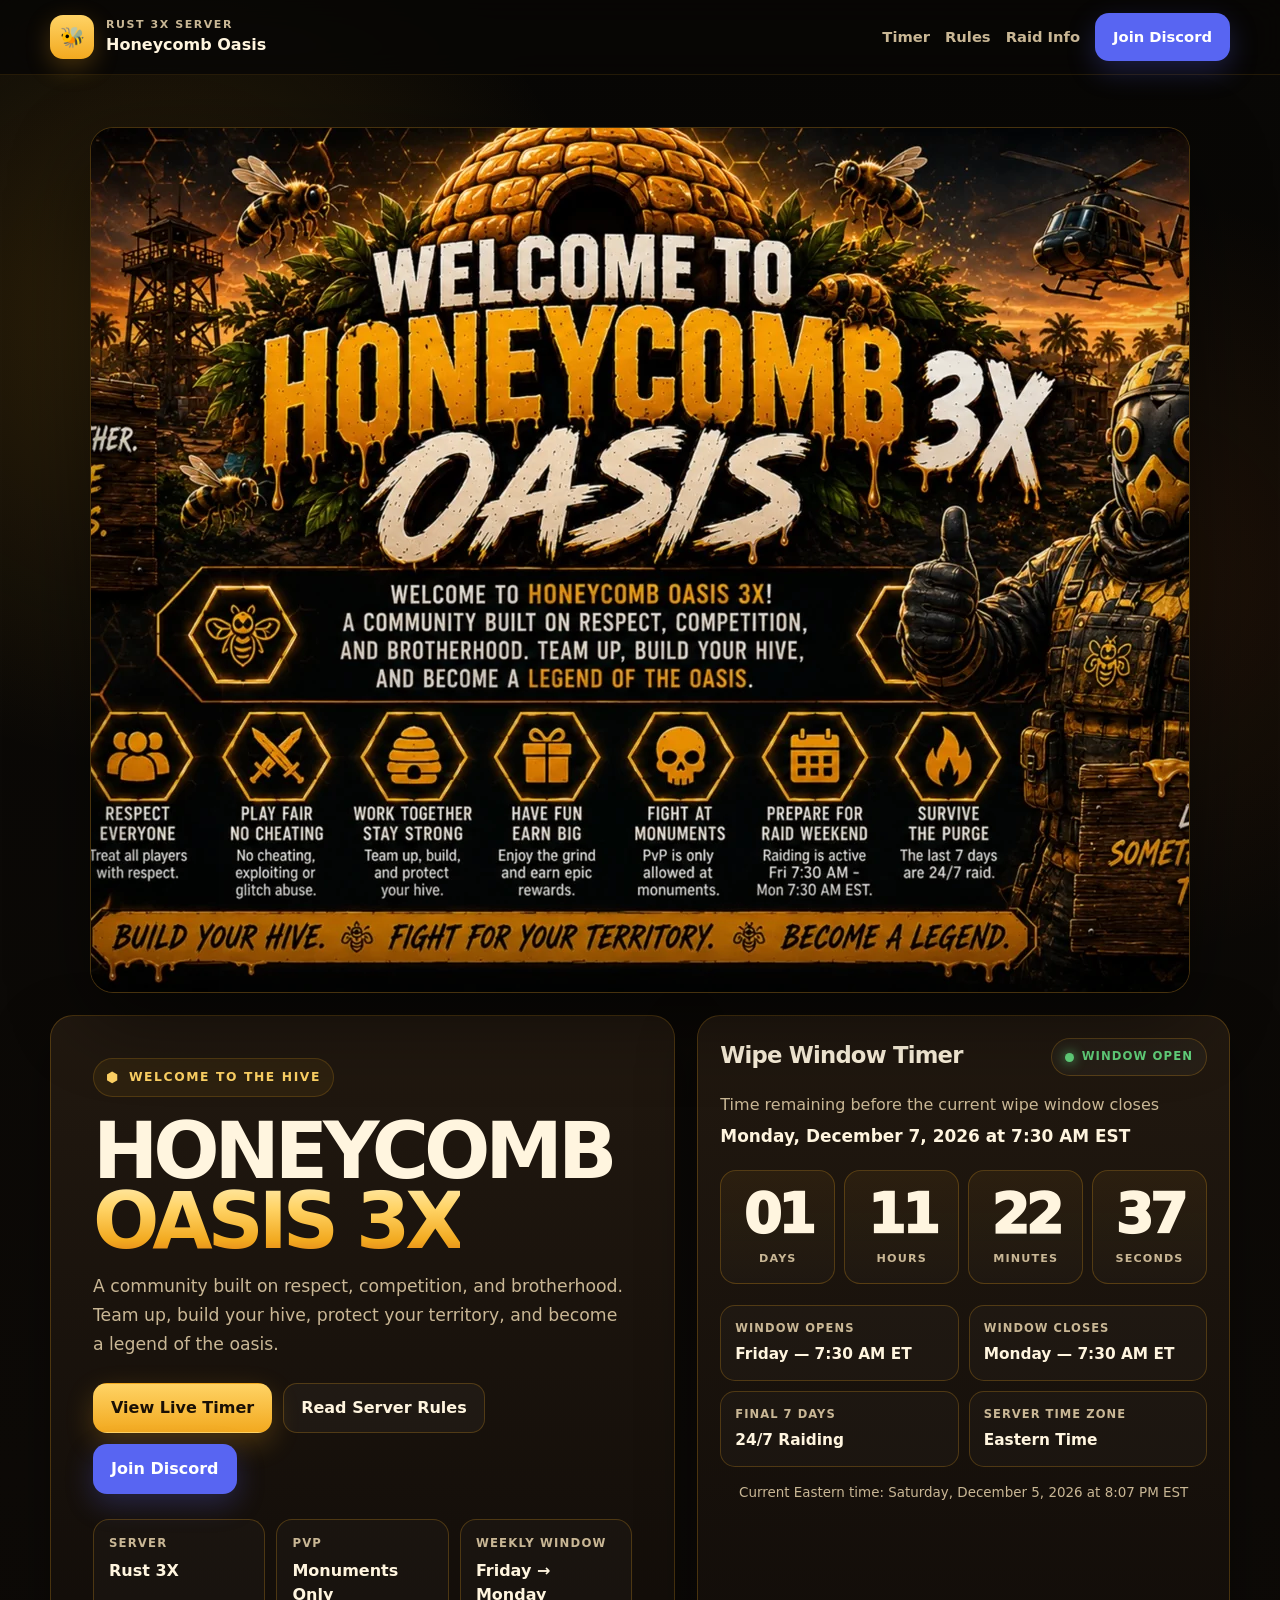
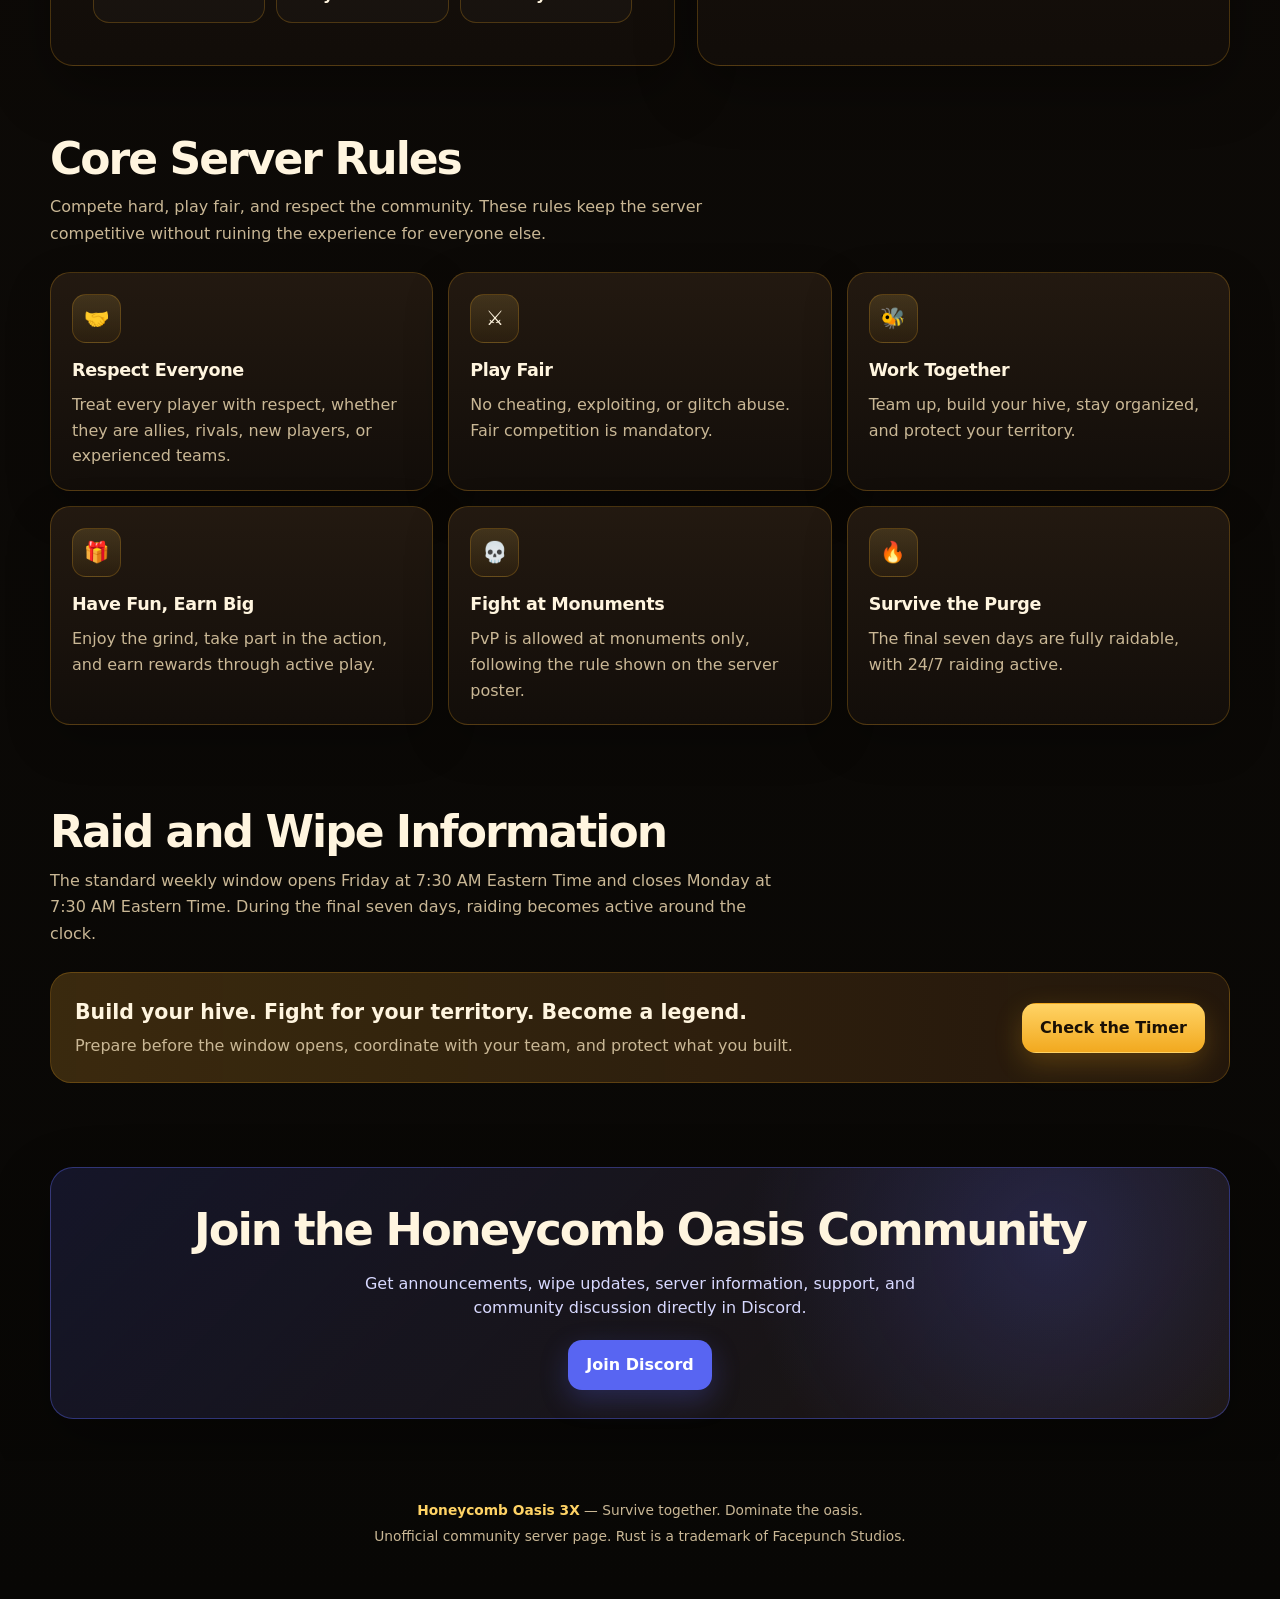
==== index.html @ c1f0a50a "Add files via upload" ====
<!doctype html>
<html lang="en">
<head>
  <meta charset="utf-8">
  <meta name="viewport" content="width=device-width, initial-scale=1">
  <meta name="theme-color" content="#0b0906">
  <meta name="description" content="Honeycomb Oasis 3X Rust server information, live weekly wipe-window countdown, server rules, raid schedule, purge details, and Discord community link.">
  <title>Honeycomb Oasis 3X | Live Wipe Window</title>

  <link rel="icon" href="favicon.ico" sizes="any">
  <link rel="icon" type="image/png" sizes="192x192" href="logo-192.png">
  <link rel="apple-touch-icon" href="logo-192.png">
  <link rel="manifest" href="site.webmanifest">
  <meta property="og:title" content="Honeycomb Oasis 3X">
  <meta property="og:description" content="Live weekly wipe-window countdown, rules, raid information, and Discord access.">
  <meta property="og:type" content="website">
  <meta property="og:image" content="poster.webp">
  <meta name="twitter:card" content="summary_large_image">

  <link rel="stylesheet" href="style.css">
</head>

<body>
  <header class="site-header">
    <div class="container nav">
      <a class="brand" href="#top" aria-label="Honeycomb Oasis 3X home">
        <span class="brand-mark" aria-hidden="true">🐝</span>
        <span class="brand-copy">
          <small>Rust 3X Server</small>
          <strong>Honeycomb Oasis</strong>
        </span>
      </a>

      <nav class="nav-links" aria-label="Main navigation">
        <a href="#timer">Timer</a>
        <a href="#rules">Rules</a>
        <a href="#raid-info">Raid Info</a>
        <a
          class="discord-button"
          href="https://discord.gg/hqzcxeZHY"
          target="_blank"
          rel="noopener noreferrer"
          aria-label="Join the Honeycomb Oasis Discord server"
        >
          <span>Join Discord</span>
        </a>
      </nav>
    </div>
  </header>

  <main id="top">
    <section class="hero" aria-labelledby="page-title">
      <div class="container">
        <figure class="poster">
          <img
            src="poster.webp"
            alt="Honeycomb Oasis 3X Rust server poster showing the honeycomb oasis theme, server rules, raid weekend schedule, and purge information"
            width="1536"
            height="864"
          >
        </figure>

        <div class="hero-grid">
          <article class="panel intro-panel">
            <span class="eyebrow">Welcome to the Hive</span>
            <h1 id="page-title">HONEYCOMB <span class="gold-text">OASIS 3X</span></h1>
            <p class="lead">
              A community built on respect, competition, and brotherhood.
              Team up, build your hive, protect your territory, and become a legend of the oasis.
            </p>

            <div class="actions">
              <a class="primary-button" href="#timer">View Live Timer</a>
              <a class="secondary-button" href="#rules">Read Server Rules</a>
              <a
                class="discord-button"
                href="https://discord.gg/hqzcxeZHY"
                target="_blank"
                rel="noopener noreferrer"
              >
          <span>Join Discord</span>
        </a>
            </div>

            <div class="quick-stats" aria-label="Server highlights">
              <div class="stat">
                <span>Server</span>
                <strong>Rust 3X</strong>
              </div>
              <div class="stat">
                <span>PvP</span>
                <strong>Monuments Only</strong>
              </div>
              <div class="stat">
                <span>Weekly Window</span>
                <strong>Friday → Monday</strong>
              </div>
            </div>
          </article>

          <aside class="panel timer-panel" id="timer" aria-labelledby="timer-title">
            <div class="timer-header">
              <h2 id="timer-title">Wipe Window Timer</h2>
              <div id="status" class="status closed" role="status" aria-live="polite">Checking</div>
            </div>

            <p id="timer-copy" class="timer-copy">Calculating the next window...</p>
            <p id="target" class="target">Friday at 7:30 AM Eastern Time</p>

            <div class="countdown" aria-label="Countdown">
              <div class="time-unit">
                <span id="days" class="time-number">00</span>
                <span class="time-label">Days</span>
              </div>
              <div class="time-unit">
                <span id="hours" class="time-number">00</span>
                <span class="time-label">Hours</span>
              </div>
              <div class="time-unit">
                <span id="minutes" class="time-number">00</span>
                <span class="time-label">Minutes</span>
              </div>
              <div class="time-unit">
                <span id="seconds" class="time-number">00</span>
                <span class="time-label">Seconds</span>
              </div>
            </div>

            <div class="schedule-grid">
              <div class="schedule-card">
                <span>Window Opens</span>
                <strong>Friday — 7:30 AM ET</strong>
              </div>
              <div class="schedule-card">
                <span>Window Closes</span>
                <strong>Monday — 7:30 AM ET</strong>
              </div>
              <div class="schedule-card">
                <span>Final 7 Days</span>
                <strong>24/7 Raiding</strong>
              </div>
              <div class="schedule-card">
                <span>Server Time Zone</span>
                <strong>Eastern Time</strong>
              </div>
            </div>

            <p id="current-time" class="current-time">Current Eastern time: loading...</p>

            <noscript>
              JavaScript is required for the live countdown. The weekly window runs Friday at 7:30 AM ET through Monday at 7:30 AM ET.
            </noscript>
          </aside>
        </div>
      </div>
    </section>

    <section class="section" id="rules" aria-labelledby="rules-title">
      <div class="container">
        <h2 class="section-heading" id="rules-title">Core Server Rules</h2>
        <p class="section-copy">
          Compete hard, play fair, and respect the community. These rules keep the server competitive without ruining the experience for everyone else.
        </p>

        <div class="cards">
          <article class="info-card">
            <div class="card-icon" aria-hidden="true">🤝</div>
            <h3>Respect Everyone</h3>
            <p>Treat every player with respect, whether they are allies, rivals, new players, or experienced teams.</p>
          </article>

          <article class="info-card">
            <div class="card-icon" aria-hidden="true">⚔️</div>
            <h3>Play Fair</h3>
            <p>No cheating, exploiting, or glitch abuse. Fair competition is mandatory.</p>
          </article>

          <article class="info-card">
            <div class="card-icon" aria-hidden="true">🐝</div>
            <h3>Work Together</h3>
            <p>Team up, build your hive, stay organized, and protect your territory.</p>
          </article>

          <article class="info-card">
            <div class="card-icon" aria-hidden="true">🎁</div>
            <h3>Have Fun, Earn Big</h3>
            <p>Enjoy the grind, take part in the action, and earn rewards through active play.</p>
          </article>

          <article class="info-card">
            <div class="card-icon" aria-hidden="true">💀</div>
            <h3>Fight at Monuments</h3>
            <p>PvP is allowed at monuments only, following the rule shown on the server poster.</p>
          </article>

          <article class="info-card">
            <div class="card-icon" aria-hidden="true">🔥</div>
            <h3>Survive the Purge</h3>
            <p>The final seven days are fully raidable, with 24/7 raiding active.</p>
          </article>
        </div>
      </div>
    </section>

    <section class="section" id="raid-info" aria-labelledby="raid-title">
      <div class="container">
        <h2 class="section-heading" id="raid-title">Raid and Wipe Information</h2>
        <p class="section-copy">
          The standard weekly window opens Friday at 7:30 AM Eastern Time and closes Monday at 7:30 AM Eastern Time. During the final seven days, raiding becomes active around the clock.
        </p>

        <div class="raid-banner">
          <div>
            <h3>Build your hive. Fight for your territory. Become a legend.</h3>
            <p>Prepare before the window opens, coordinate with your team, and protect what you built.</p>
          </div>
          <a class="primary-button" href="#timer">Check the Timer</a>
        </div>
      </div>
    </section>

    <section class="section" aria-labelledby="community-title">
      <div class="container">
        <div class="community">
          <h2 id="community-title">Join the Honeycomb Oasis Community</h2>
          <p>
            Get announcements, wipe updates, server information, support, and community discussion directly in Discord.
          </p>
          <a
            class="discord-button"
            href="https://discord.gg/hqzcxeZHY"
            target="_blank"
            rel="noopener noreferrer"
          >
          <span>Join Discord</span>
        </a>
        </div>
      </div>
    </section>
  </main>

  <footer class="footer">
    <div class="container">
      <p><strong>Honeycomb Oasis 3X</strong> — Survive together. Dominate the oasis.</p>
      <p>Unofficial community server page. Rust is a trademark of Facepunch Studios.</p>
    </div>
  </footer>

  <script src="timer.js" defer></script>
</body>
</html>
---- style.css ----
:root {
      color-scheme: dark;
      --background: #080705;
      --surface: #15100b;
      --surface-soft: #1d160f;
      --surface-raised: #251b11;
      --text: #fff5df;
      --muted: #c9b795;
      --gold: #f2a91f;
      --gold-light: #ffd365;
      --orange: #d66a13;
      --green: #64d57d;
      --red: #ff6d55;
      --discord: #5865f2;
      --line: rgba(242, 169, 31, 0.24);
      --focus: #fff3bb;
      --shadow: rgba(0, 0, 0, 0.46);
      --max-width: 1180px;
    }

    * {
      box-sizing: border-box;
    }

    html {
      scroll-behavior: smooth;
      background: var(--background);
    }

    body {
      margin: 0;
      min-width: 320px;
      font-family: Inter, ui-sans-serif, system-ui, -apple-system, BlinkMacSystemFont, "Segoe UI", sans-serif;
      color: var(--text);
      background:
        radial-gradient(circle at 12% 10%, rgba(242,169,31,.16), transparent 28rem),
        radial-gradient(circle at 88% 18%, rgba(214,106,19,.11), transparent 24rem),
        linear-gradient(180deg, #080705, #0d0a07 46%, #080705);
      line-height: 1.5;
    }

    img {
      display: block;
      max-width: 100%;
    }

    a {
      color: inherit;
      text-decoration: none;
    }

    button,
    a {
      -webkit-tap-highlight-color: transparent;
    }

    :focus-visible {
      outline: 3px solid var(--focus);
      outline-offset: 4px;
    }

    .container {
      width: min(var(--max-width), calc(100% - 32px));
      margin-inline: auto;
    }

    .site-header {
      position: sticky;
      top: 0;
      z-index: 50;
      border-bottom: 1px solid rgba(242,169,31,.12);
      background: rgba(8,7,5,.84);
      backdrop-filter: blur(14px);
    }

    .nav {
      min-height: 74px;
      display: flex;
      align-items: center;
      justify-content: space-between;
      gap: 20px;
    }

    .brand {
      display: inline-flex;
      align-items: center;
      gap: 12px;
      min-width: 0;
    }

    .brand-mark {
      width: 44px;
      height: 44px;
      flex: 0 0 auto;
      display: grid;
      place-items: center;
      border-radius: 13px;
      color: #170e05;
      background: linear-gradient(180deg, var(--gold-light), var(--gold));
      box-shadow: 0 8px 24px rgba(242,169,31,.25);
      font-size: 1.25rem;
    }

    .brand-copy {
      min-width: 0;
    }

    .brand-copy small,
    .brand-copy strong {
      display: block;
    }

    .brand-copy small {
      color: var(--muted);
      font-size: .69rem;
      font-weight: 850;
      letter-spacing: .14em;
      text-transform: uppercase;
    }

    .brand-copy strong {
      overflow: hidden;
      text-overflow: ellipsis;
      white-space: nowrap;
      font-size: 1rem;
    }

    .nav-links {
      display: flex;
      align-items: center;
      justify-content: flex-end;
      gap: 15px;
      color: var(--muted);
      font-size: .92rem;
      font-weight: 750;
    }

    .nav-links a:not(.discord-button):hover {
      color: var(--gold-light);
    }

    .discord-button,
    .primary-button,
    .secondary-button {
      display: inline-flex;
      align-items: center;
      justify-content: center;
      gap: 10px;
      min-height: 46px;
      padding: 12px 17px;
      border: 1px solid transparent;
      border-radius: 14px;
      font-weight: 850;
      transition: transform .18s ease, filter .18s ease, border-color .18s ease;
    }

    .discord-button {
      color: #fff;
      background: var(--discord);
      box-shadow: 0 10px 28px rgba(88,101,242,.26);
    }

    .primary-button {
      color: #1a1005;
      background: linear-gradient(180deg, var(--gold-light), var(--gold));
      box-shadow: 0 10px 28px rgba(242,169,31,.24);
    }

    .secondary-button {
      border-color: var(--line);
      background: rgba(255,255,255,.035);
    }

    .discord-button:hover,
    .primary-button:hover,
    .secondary-button:hover {
      transform: translateY(-2px);
      filter: brightness(1.05);
    }

    main {
      overflow: hidden;
    }

    .hero {
      padding: 36px 0 28px;
    }

    .poster {
      position: relative;
      overflow: hidden;
      border: 1px solid var(--line);
      border-radius: 23px;
      background: #110d09;
      box-shadow: 0 26px 80px var(--shadow);
    }

    .poster img {
      width: 100%;
      aspect-ratio: 16 / 9;
      object-fit: cover;
    }

    .poster::after {
      content: "";
      position: absolute;
      inset: 0;
      pointer-events: none;
      box-shadow: inset 0 -70px 90px rgba(0,0,0,.27);
    }

    .hero-grid {
      display: grid;
      grid-template-columns: minmax(0, 1.08fr) minmax(360px, .92fr);
      gap: 22px;
      margin-top: 22px;
    }

    .panel {
      border: 1px solid var(--line);
      border-radius: 23px;
      background:
        linear-gradient(180deg, rgba(34,25,16,.97), rgba(18,13,9,.98));
      box-shadow: 0 20px 58px rgba(0,0,0,.35);
    }

    .intro-panel {
      padding: clamp(25px, 4vw, 42px);
    }

    .eyebrow {
      display: inline-flex;
      align-items: center;
      gap: 9px;
      padding: 8px 12px;
      border: 1px solid rgba(242,169,31,.18);
      border-radius: 999px;
      color: var(--gold-light);
      background: rgba(242,169,31,.07);
      font-size: .77rem;
      font-weight: 900;
      letter-spacing: .13em;
      text-transform: uppercase;
    }

    .eyebrow::before {
      content: "⬢";
      font-size: .88rem;
    }

    h1 {
      max-width: 12ch;
      margin: 19px 0 15px;
      font-size: clamp(2.45rem, 6.1vw, 5.25rem);
      line-height: .9;
      letter-spacing: -.065em;
    }

    .gold-text {
      background: linear-gradient(180deg, #fff0bc 0%, var(--gold-light) 36%, var(--gold) 72%, var(--orange) 100%);
      -webkit-background-clip: text;
      background-clip: text;
      color: transparent;
    }

    .lead {
      max-width: 60ch;
      margin: 0;
      color: var(--muted);
      font-size: clamp(.98rem, 2vw, 1.08rem);
      line-height: 1.68;
    }

    .actions {
      display: flex;
      flex-wrap: wrap;
      gap: 11px;
      margin-top: 24px;
    }

    .quick-stats {
      display: grid;
      grid-template-columns: repeat(3, minmax(0, 1fr));
      gap: 11px;
      margin-top: 25px;
    }

    .stat {
      padding: 15px;
      border: 1px solid var(--line);
      border-radius: 16px;
      background: rgba(255,255,255,.025);
    }

    .stat span,
    .stat strong {
      display: block;
    }

    .stat span {
      margin-bottom: 7px;
      color: var(--muted);
      font-size: .73rem;
      font-weight: 850;
      letter-spacing: .1em;
      text-transform: uppercase;
    }

    .stat strong {
      font-size: 1rem;
    }

    .timer-panel {
      padding: 22px;
    }

    .timer-header {
      display: flex;
      align-items: flex-start;
      justify-content: space-between;
      gap: 14px;
    }

    .timer-header h2 {
      margin: 0;
      font-size: 1.42rem;
      letter-spacing: -.035em;
    }

    .status {
      display: inline-flex;
      align-items: center;
      gap: 8px;
      min-height: 38px;
      padding: 8px 13px;
      border: 1px solid var(--line);
      border-radius: 999px;
      background: rgba(255,255,255,.035);
      font-size: .73rem;
      font-weight: 900;
      letter-spacing: .09em;
      text-transform: uppercase;
      white-space: nowrap;
    }

    .status::before {
      content: "";
      width: 9px;
      height: 9px;
      border-radius: 50%;
      background: currentColor;
      box-shadow: 0 0 12px currentColor;
    }

    .status.open {
      color: var(--green);
    }

    .status.closed {
      color: var(--red);
    }

    .timer-copy {
      margin: 17px 0 7px;
      color: var(--muted);
    }

    .target {
      margin: 0;
      font-size: 1.06rem;
      font-weight: 900;
    }

    .countdown {
      display: grid;
      grid-template-columns: repeat(4, minmax(0, 1fr));
      gap: 9px;
      margin: 21px 0;
    }

    .time-unit {
      min-width: 0;
      padding: 17px 7px 15px;
      border: 1px solid var(--line);
      border-radius: 16px;
      text-align: center;
      background: linear-gradient(180deg, rgba(242,169,31,.065), rgba(255,255,255,.018));
    }

    .time-number {
      display: block;
      font-size: clamp(1.9rem, 5vw, 3.4rem);
      font-weight: 950;
      line-height: 1;
      letter-spacing: -.065em;
      font-variant-numeric: tabular-nums;
    }

    .time-label {
      display: block;
      margin-top: 8px;
      color: var(--muted);
      font-size: .7rem;
      font-weight: 850;
      letter-spacing: .1em;
      text-transform: uppercase;
    }

    .schedule-grid {
      display: grid;
      grid-template-columns: 1fr 1fr;
      gap: 10px;
    }

    .schedule-card {
      padding: 14px;
      border: 1px solid var(--line);
      border-radius: 15px;
      background: rgba(255,255,255,.024);
    }

    .schedule-card span,
    .schedule-card strong {
      display: block;
    }

    .schedule-card span {
      margin-bottom: 6px;
      color: var(--muted);
      font-size: .72rem;
      font-weight: 850;
      letter-spacing: .09em;
      text-transform: uppercase;
    }

    .schedule-card strong {
      font-size: .96rem;
    }

    .current-time {
      margin: 16px 0 0;
      color: var(--muted);
      font-size: .84rem;
      text-align: center;
    }

    noscript {
      display: block;
      margin-top: 14px;
      padding: 12px 14px;
      border: 1px solid rgba(255,109,85,.32);
      border-radius: 12px;
      color: #ffd8d0;
      background: rgba(255,109,85,.08);
    }

    .section {
      padding: 42px 0;
    }

    .section-heading {
      margin: 0 0 12px;
      font-size: clamp(1.8rem, 4.5vw, 2.75rem);
      line-height: 1.05;
      letter-spacing: -.045em;
    }

    .section-copy {
      max-width: 72ch;
      margin: 0 0 24px;
      color: var(--muted);
      line-height: 1.68;
    }

    .cards {
      display: grid;
      grid-template-columns: repeat(3, minmax(0, 1fr));
      gap: 15px;
    }

    .info-card {
      padding: 21px;
      border: 1px solid var(--line);
      border-radius: 20px;
      background: linear-gradient(180deg, rgba(36,26,17,.96), rgba(19,14,10,.97));
      box-shadow: 0 16px 45px rgba(0,0,0,.24);
    }

    .card-icon {
      width: 49px;
      height: 49px;
      display: grid;
      place-items: center;
      margin-bottom: 14px;
      border: 1px solid rgba(242,169,31,.23);
      border-radius: 14px;
      background: linear-gradient(180deg, rgba(255,211,101,.15), rgba(242,169,31,.06));
      font-size: 1.28rem;
    }

    .info-card h3 {
      margin: 0 0 8px;
      font-size: 1.1rem;
      letter-spacing: -.02em;
    }

    .info-card p {
      margin: 0;
      color: var(--muted);
      line-height: 1.62;
    }

    .raid-banner {
      display: grid;
      grid-template-columns: 1fr auto;
      align-items: center;
      gap: 22px;
      margin-top: 20px;
      padding: 24px;
      border: 1px solid var(--line);
      border-radius: 21px;
      background:
        linear-gradient(90deg, rgba(242,169,31,.17), rgba(214,106,19,.075)),
        var(--surface);
    }

    .raid-banner h3 {
      margin: 0 0 6px;
      font-size: 1.28rem;
    }

    .raid-banner p {
      margin: 0;
      color: var(--muted);
    }

    .community {
      padding: 28px;
      border: 1px solid rgba(88,101,242,.4);
      border-radius: 23px;
      background:
        radial-gradient(circle at 85% 30%, rgba(88,101,242,.22), transparent 19rem),
        linear-gradient(135deg, rgba(88,101,242,.15), rgba(28,21,14,.98));
      box-shadow: 0 20px 60px rgba(0,0,0,.32);
      text-align: center;
    }

    .community h2 {
      margin: 0 0 9px;
      font-size: clamp(1.8rem, 5vw, 2.8rem);
      letter-spacing: -.045em;
    }

    .community p {
      max-width: 58ch;
      margin: 0 auto 20px;
      color: #d8d9ff;
    }

    .footer {
      padding: 34px 0 48px;
      color: var(--muted);
      font-size: .86rem;
      text-align: center;
    }

    .footer p {
      margin: 5px 0;
    }

    .footer strong {
      color: var(--gold-light);
    }

    @media (max-width: 980px) {
      .hero-grid {
        grid-template-columns: 1fr;
      }

      .timer-panel {
        order: -1;
      }

      .cards {
        grid-template-columns: repeat(2, minmax(0, 1fr));
      }
    }

    @media (max-width: 760px) {
      .nav {
        min-height: 68px;
      }

      .nav-links a:not(.discord-button) {
        display: none;
      }

      .discord-button {
        padding-inline: 14px;
      }

      .quick-stats {
        grid-template-columns: 1fr;
      }

      .raid-banner {
        grid-template-columns: 1fr;
        text-align: center;
      }
    }

    @media (max-width: 600px) {
      .container {
        width: min(100% - 22px, var(--max-width));
      }

      .hero {
        padding-top: 18px;
      }

      .poster,
      .panel,
      .community {
        border-radius: 18px;
      }

      .poster img {
        aspect-ratio: 16 / 10;
      }

      .intro-panel {
        padding: 23px 20px;
      }

      h1 {
        font-size: clamp(2.35rem, 15vw, 4rem);
      }

      .countdown {
        grid-template-columns: repeat(2, minmax(0, 1fr));
      }

      .schedule-grid,
      .cards {
        grid-template-columns: 1fr;
      }

      .timer-header {
        align-items: flex-start;
        flex-direction: column;
      }

      .actions {
        display: grid;
      }

      .primary-button,
      .secondary-button,
      .actions .discord-button {
        width: 100%;
      }

      .nav .discord-button {
        min-width: auto;
        padding-inline: 13px;
        font-size: .82rem;
      }
    }

    @media (prefers-reduced-motion: reduce) {
      html {
        scroll-behavior: auto;
      }

      *,
      *::before,
      *::after {
        transition-duration: .01ms !important;
        animation-duration: .01ms !important;
        animation-iteration-count: 1 !important;
      }
    }
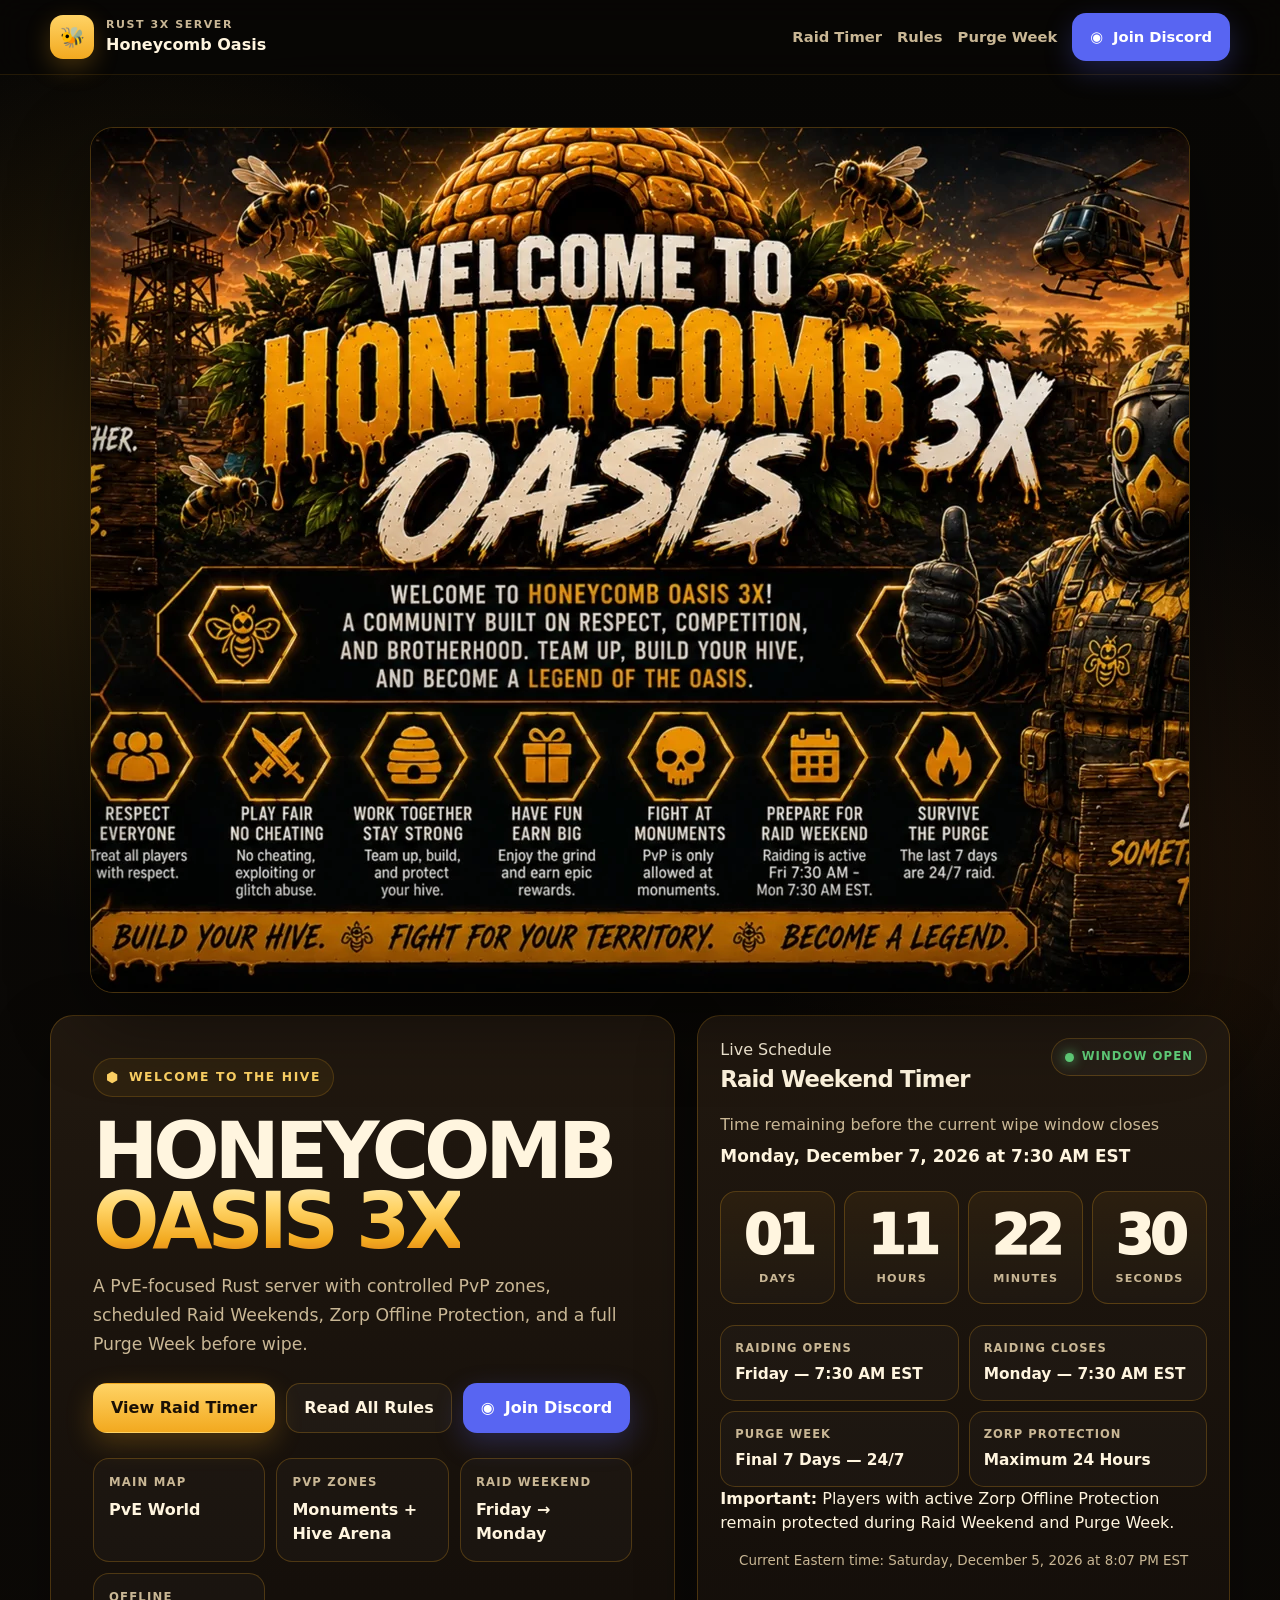
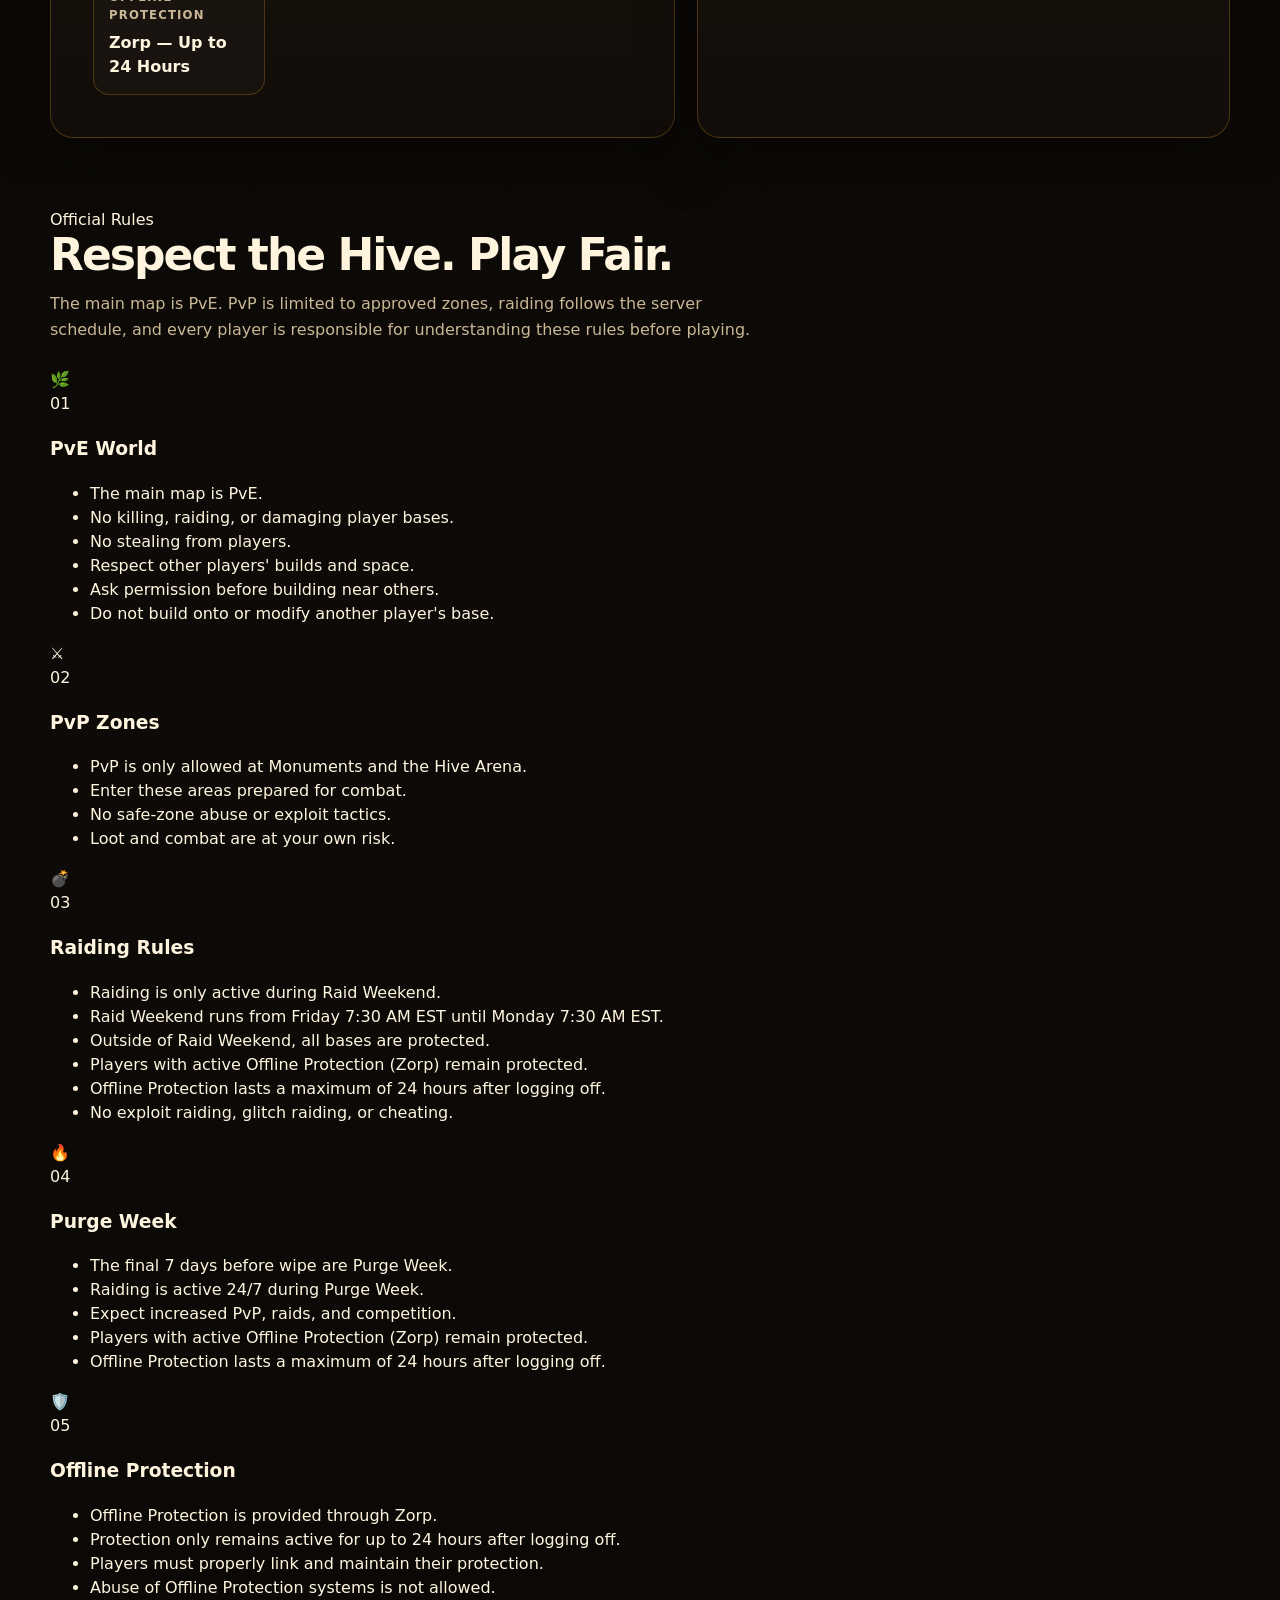
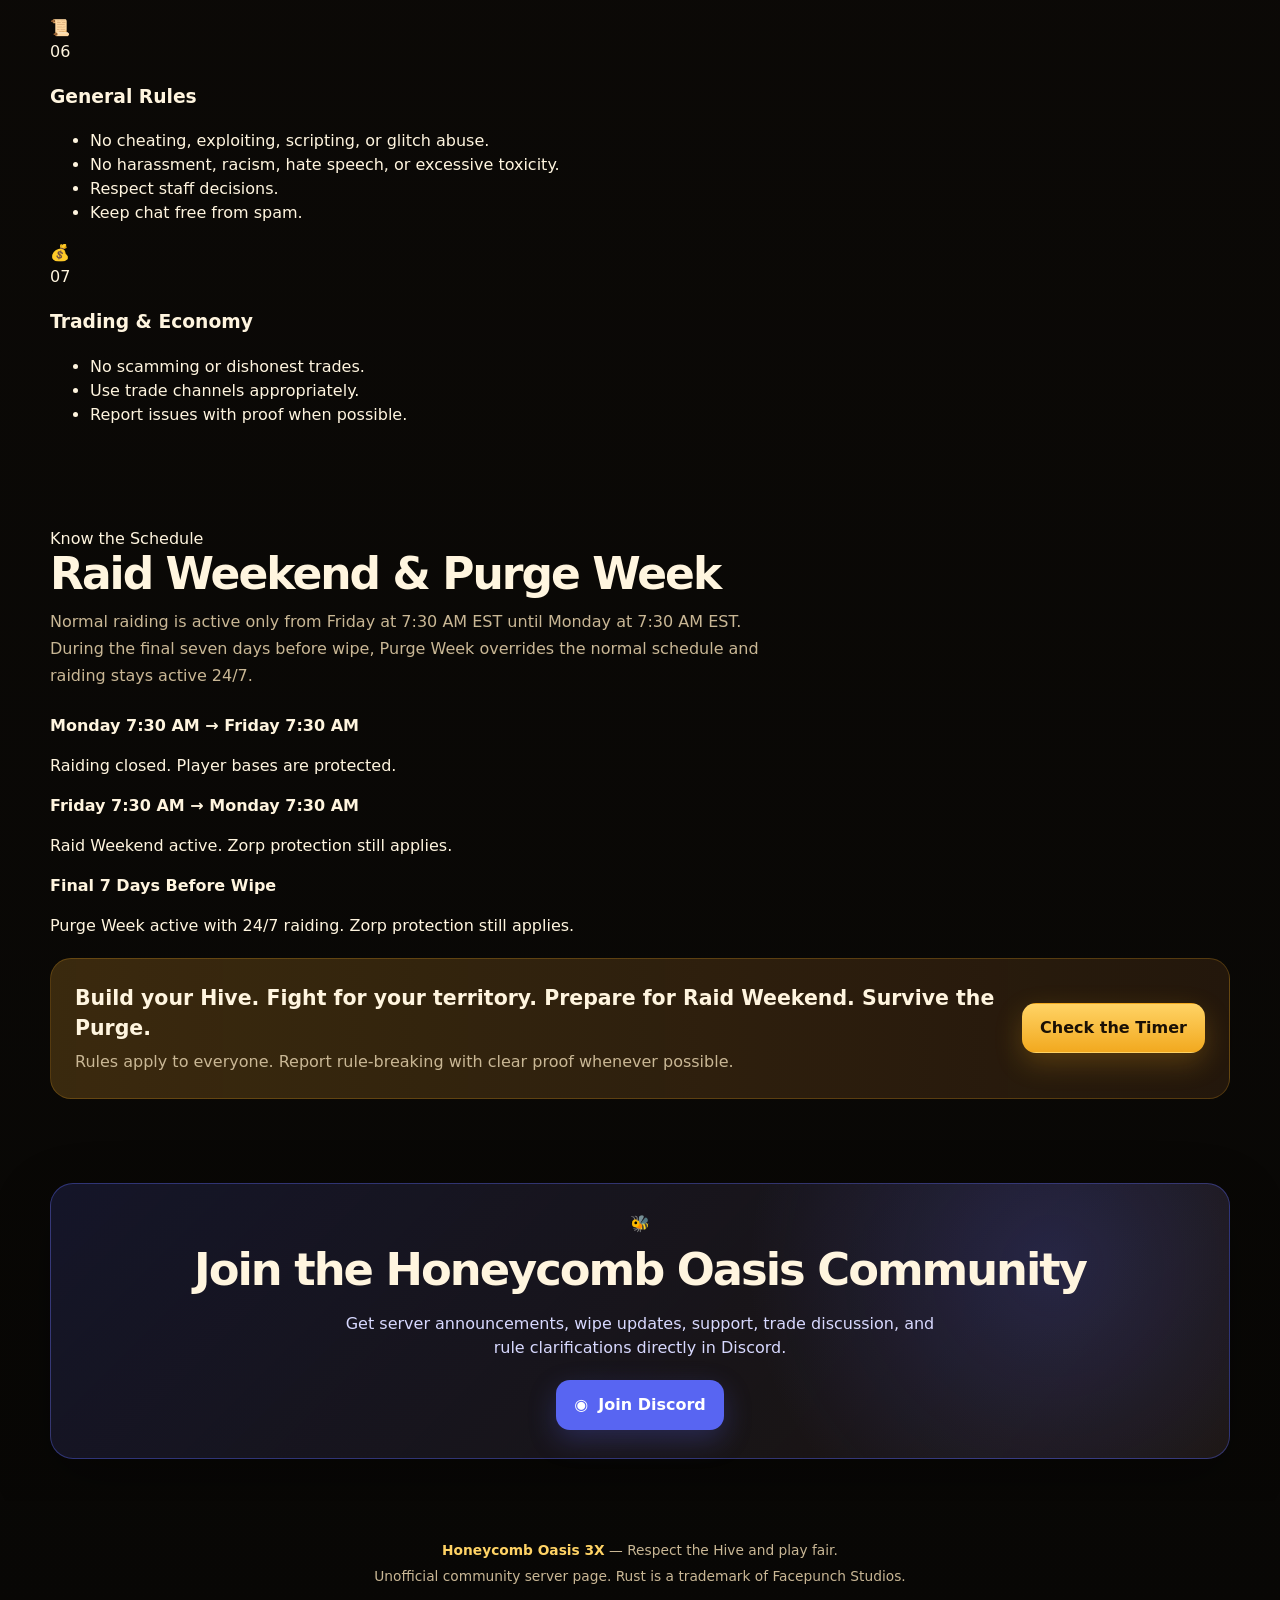
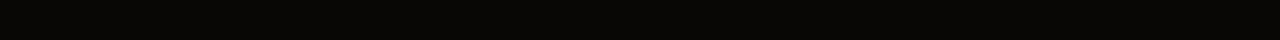
==== commit 2e9937fc: "Update Honeycomb Oasis server rules and raid information" ====
--- a/index.html
+++ b/index.html
@@ -4,15 +4,16 @@
   <meta charset="utf-8">
   <meta name="viewport" content="width=device-width, initial-scale=1">
   <meta name="theme-color" content="#0b0906">
-  <meta name="description" content="Honeycomb Oasis 3X Rust server information, live weekly wipe-window countdown, server rules, raid schedule, purge details, and Discord community link.">
-  <title>Honeycomb Oasis 3X | Live Wipe Window</title>
+  <meta name="description" content="Honeycomb Oasis 3X Rust server rules, live Raid Weekend countdown, PvE and PvP rules, Offline Protection details, Purge Week information, and Discord access.">
+  <title>Honeycomb Oasis 3X | Rules & Raid Weekend Timer</title>
 
   <link rel="icon" href="favicon.ico" sizes="any">
   <link rel="icon" type="image/png" sizes="192x192" href="logo-192.png">
   <link rel="apple-touch-icon" href="logo-192.png">
   <link rel="manifest" href="site.webmanifest">
+
   <meta property="og:title" content="Honeycomb Oasis 3X">
-  <meta property="og:description" content="Live weekly wipe-window countdown, rules, raid information, and Discord access.">
+  <meta property="og:description" content="Official server rules, live Raid Weekend countdown, Purge Week information, and Discord access.">
   <meta property="og:type" content="website">
   <meta property="og:image" content="poster.webp">
   <meta name="twitter:card" content="summary_large_image">
@@ -32,9 +33,9 @@
       </a>
 
       <nav class="nav-links" aria-label="Main navigation">
-        <a href="#timer">Timer</a>
+        <a href="#timer">Raid Timer</a>
         <a href="#rules">Rules</a>
-        <a href="#raid-info">Raid Info</a>
+        <a href="#purge">Purge Week</a>
         <a
           class="discord-button"
           href="https://discord.gg/hqzcxeZHY"
@@ -42,6 +43,7 @@
           rel="noopener noreferrer"
           aria-label="Join the Honeycomb Oasis Discord server"
         >
+          <span class="discord-icon" aria-hidden="true">◉</span>
           <span>Join Discord</span>
         </a>
       </nav>
@@ -54,7 +56,7 @@
         <figure class="poster">
           <img
             src="poster.webp"
-            alt="Honeycomb Oasis 3X Rust server poster showing the honeycomb oasis theme, server rules, raid weekend schedule, and purge information"
+            alt="Honeycomb Oasis 3X Rust server poster"
             width="1536"
             height="864"
           >
@@ -65,49 +67,57 @@
             <span class="eyebrow">Welcome to the Hive</span>
             <h1 id="page-title">HONEYCOMB <span class="gold-text">OASIS 3X</span></h1>
             <p class="lead">
-              A community built on respect, competition, and brotherhood.
-              Team up, build your hive, protect your territory, and become a legend of the oasis.
+              A PvE-focused Rust server with controlled PvP zones, scheduled Raid Weekends,
+              Zorp Offline Protection, and a full Purge Week before wipe.
             </p>
 
             <div class="actions">
-              <a class="primary-button" href="#timer">View Live Timer</a>
-              <a class="secondary-button" href="#rules">Read Server Rules</a>
+              <a class="primary-button" href="#timer">View Raid Timer</a>
+              <a class="secondary-button" href="#rules">Read All Rules</a>
               <a
                 class="discord-button"
                 href="https://discord.gg/hqzcxeZHY"
                 target="_blank"
                 rel="noopener noreferrer"
               >
-          <span>Join Discord</span>
-        </a>
+                <span class="discord-icon" aria-hidden="true">◉</span>
+                <span>Join Discord</span>
+              </a>
             </div>
 
             <div class="quick-stats" aria-label="Server highlights">
               <div class="stat">
-                <span>Server</span>
-                <strong>Rust 3X</strong>
+                <span>Main Map</span>
+                <strong>PvE World</strong>
               </div>
               <div class="stat">
-                <span>PvP</span>
-                <strong>Monuments Only</strong>
+                <span>PvP Zones</span>
+                <strong>Monuments + Hive Arena</strong>
               </div>
               <div class="stat">
-                <span>Weekly Window</span>
+                <span>Raid Weekend</span>
                 <strong>Friday → Monday</strong>
+              </div>
+              <div class="stat">
+                <span>Offline Protection</span>
+                <strong>Zorp — Up to 24 Hours</strong>
               </div>
             </div>
           </article>
 
           <aside class="panel timer-panel" id="timer" aria-labelledby="timer-title">
             <div class="timer-header">
-              <h2 id="timer-title">Wipe Window Timer</h2>
+              <div>
+                <span class="panel-kicker">Live Schedule</span>
+                <h2 id="timer-title">Raid Weekend Timer</h2>
+              </div>
               <div id="status" class="status closed" role="status" aria-live="polite">Checking</div>
             </div>
 
-            <p id="timer-copy" class="timer-copy">Calculating the next window...</p>
+            <p id="timer-copy" class="timer-copy">Calculating the next Raid Weekend...</p>
             <p id="target" class="target">Friday at 7:30 AM Eastern Time</p>
 
-            <div class="countdown" aria-label="Countdown">
+            <div class="countdown" aria-label="Countdown to Raid Weekend schedule change">
               <div class="time-unit">
                 <span id="days" class="time-number">00</span>
                 <span class="time-label">Days</span>
@@ -128,75 +138,161 @@
 
             <div class="schedule-grid">
               <div class="schedule-card">
-                <span>Window Opens</span>
-                <strong>Friday — 7:30 AM ET</strong>
+                <span>Raiding Opens</span>
+                <strong>Friday — 7:30 AM EST</strong>
               </div>
               <div class="schedule-card">
-                <span>Window Closes</span>
-                <strong>Monday — 7:30 AM ET</strong>
+                <span>Raiding Closes</span>
+                <strong>Monday — 7:30 AM EST</strong>
               </div>
               <div class="schedule-card">
-                <span>Final 7 Days</span>
-                <strong>24/7 Raiding</strong>
+                <span>Purge Week</span>
+                <strong>Final 7 Days — 24/7</strong>
               </div>
               <div class="schedule-card">
-                <span>Server Time Zone</span>
-                <strong>Eastern Time</strong>
-              </div>
+                <span>Zorp Protection</span>
+                <strong>Maximum 24 Hours</strong>
+              </div>
+            </div>
+
+            <div class="timer-note">
+              <strong>Important:</strong> Players with active Zorp Offline Protection remain protected during Raid Weekend and Purge Week.
             </div>
 
             <p id="current-time" class="current-time">Current Eastern time: loading...</p>
 
             <noscript>
-              JavaScript is required for the live countdown. The weekly window runs Friday at 7:30 AM ET through Monday at 7:30 AM ET.
+              JavaScript is required for the live countdown. Raid Weekend runs Friday at 7:30 AM EST through Monday at 7:30 AM EST.
             </noscript>
           </aside>
         </div>
       </div>
     </section>
 
-    <section class="section" id="rules" aria-labelledby="rules-title">
+    <section class="section rule-section" id="rules" aria-labelledby="rules-title">
       <div class="container">
-        <h2 class="section-heading" id="rules-title">Core Server Rules</h2>
+        <span class="section-label">Official Rules</span>
+        <h2 class="section-heading" id="rules-title">Respect the Hive. Play Fair.</h2>
         <p class="section-copy">
-          Compete hard, play fair, and respect the community. These rules keep the server competitive without ruining the experience for everyone else.
+          The main map is PvE. PvP is limited to approved zones, raiding follows the server schedule,
+          and every player is responsible for understanding these rules before playing.
         </p>
 
-        <div class="cards">
-          <article class="info-card">
-            <div class="card-icon" aria-hidden="true">🤝</div>
-            <h3>Respect Everyone</h3>
-            <p>Treat every player with respect, whether they are allies, rivals, new players, or experienced teams.</p>
-          </article>
-
-          <article class="info-card">
-            <div class="card-icon" aria-hidden="true">⚔️</div>
-            <h3>Play Fair</h3>
-            <p>No cheating, exploiting, or glitch abuse. Fair competition is mandatory.</p>
-          </article>
-
-          <article class="info-card">
-            <div class="card-icon" aria-hidden="true">🐝</div>
-            <h3>Work Together</h3>
-            <p>Team up, build your hive, stay organized, and protect your territory.</p>
-          </article>
-
-          <article class="info-card">
-            <div class="card-icon" aria-hidden="true">🎁</div>
-            <h3>Have Fun, Earn Big</h3>
-            <p>Enjoy the grind, take part in the action, and earn rewards through active play.</p>
-          </article>
-
-          <article class="info-card">
-            <div class="card-icon" aria-hidden="true">💀</div>
-            <h3>Fight at Monuments</h3>
-            <p>PvP is allowed at monuments only, following the rule shown on the server poster.</p>
-          </article>
-
-          <article class="info-card">
-            <div class="card-icon" aria-hidden="true">🔥</div>
-            <h3>Survive the Purge</h3>
-            <p>The final seven days are fully raidable, with 24/7 raiding active.</p>
+        <div class="rule-grid">
+          <article class="rule-card">
+            <div class="rule-heading">
+              <span class="rule-icon" aria-hidden="true">🌿</span>
+              <div>
+                <span class="rule-number">01</span>
+                <h3>PvE World</h3>
+              </div>
+            </div>
+            <ul>
+              <li>The main map is PvE.</li>
+              <li>No killing, raiding, or damaging player bases.</li>
+              <li>No stealing from players.</li>
+              <li>Respect other players' builds and space.</li>
+              <li>Ask permission before building near others.</li>
+              <li>Do not build onto or modify another player's base.</li>
+            </ul>
+          </article>
+
+          <article class="rule-card danger-card">
+            <div class="rule-heading">
+              <span class="rule-icon" aria-hidden="true">⚔️</span>
+              <div>
+                <span class="rule-number">02</span>
+                <h3>PvP Zones</h3>
+              </div>
+            </div>
+            <ul>
+              <li>PvP is only allowed at Monuments and the Hive Arena.</li>
+              <li>Enter these areas prepared for combat.</li>
+              <li>No safe-zone abuse or exploit tactics.</li>
+              <li>Loot and combat are at your own risk.</li>
+            </ul>
+          </article>
+
+          <article class="rule-card danger-card">
+            <div class="rule-heading">
+              <span class="rule-icon" aria-hidden="true">💣</span>
+              <div>
+                <span class="rule-number">03</span>
+                <h3>Raiding Rules</h3>
+              </div>
+            </div>
+            <ul>
+              <li>Raiding is only active during Raid Weekend.</li>
+              <li>Raid Weekend runs from Friday 7:30 AM EST until Monday 7:30 AM EST.</li>
+              <li>Outside of Raid Weekend, all bases are protected.</li>
+              <li>Players with active Offline Protection (Zorp) remain protected.</li>
+              <li>Offline Protection lasts a maximum of 24 hours after logging off.</li>
+              <li>No exploit raiding, glitch raiding, or cheating.</li>
+            </ul>
+          </article>
+
+          <article class="rule-card purge-card" id="purge">
+            <div class="rule-heading">
+              <span class="rule-icon" aria-hidden="true">🔥</span>
+              <div>
+                <span class="rule-number">04</span>
+                <h3>Purge Week</h3>
+              </div>
+            </div>
+            <ul>
+              <li>The final 7 days before wipe are Purge Week.</li>
+              <li>Raiding is active 24/7 during Purge Week.</li>
+              <li>Expect increased PvP, raids, and competition.</li>
+              <li>Players with active Offline Protection (Zorp) remain protected.</li>
+              <li>Offline Protection lasts a maximum of 24 hours after logging off.</li>
+            </ul>
+          </article>
+
+          <article class="rule-card protection-card">
+            <div class="rule-heading">
+              <span class="rule-icon" aria-hidden="true">🛡️</span>
+              <div>
+                <span class="rule-number">05</span>
+                <h3>Offline Protection</h3>
+              </div>
+            </div>
+            <ul>
+              <li>Offline Protection is provided through Zorp.</li>
+              <li>Protection only remains active for up to 24 hours after logging off.</li>
+              <li>Players must properly link and maintain their protection.</li>
+              <li>Abuse of Offline Protection systems is not allowed.</li>
+            </ul>
+          </article>
+
+          <article class="rule-card">
+            <div class="rule-heading">
+              <span class="rule-icon" aria-hidden="true">📜</span>
+              <div>
+                <span class="rule-number">06</span>
+                <h3>General Rules</h3>
+              </div>
+            </div>
+            <ul>
+              <li>No cheating, exploiting, scripting, or glitch abuse.</li>
+              <li>No harassment, racism, hate speech, or excessive toxicity.</li>
+              <li>Respect staff decisions.</li>
+              <li>Keep chat free from spam.</li>
+            </ul>
+          </article>
+
+          <article class="rule-card economy-card">
+            <div class="rule-heading">
+              <span class="rule-icon" aria-hidden="true">💰</span>
+              <div>
+                <span class="rule-number">07</span>
+                <h3>Trading &amp; Economy</h3>
+              </div>
+            </div>
+            <ul>
+              <li>No scamming or dishonest trades.</li>
+              <li>Use trade channels appropriately.</li>
+              <li>Report issues with proof when possible.</li>
+            </ul>
           </article>
         </div>
       </div>
@@ -204,15 +300,45 @@
 
     <section class="section" id="raid-info" aria-labelledby="raid-title">
       <div class="container">
-        <h2 class="section-heading" id="raid-title">Raid and Wipe Information</h2>
-        <p class="section-copy">
-          The standard weekly window opens Friday at 7:30 AM Eastern Time and closes Monday at 7:30 AM Eastern Time. During the final seven days, raiding becomes active around the clock.
-        </p>
+        <div class="raid-overview">
+          <div>
+            <span class="section-label">Know the Schedule</span>
+            <h2 class="section-heading" id="raid-title">Raid Weekend &amp; Purge Week</h2>
+            <p class="section-copy">
+              Normal raiding is active only from Friday at 7:30 AM EST until Monday at 7:30 AM EST.
+              During the final seven days before wipe, Purge Week overrides the normal schedule and raiding stays active 24/7.
+            </p>
+          </div>
+
+          <div class="raid-timeline" aria-label="Raid schedule summary">
+            <div class="timeline-row">
+              <span class="timeline-dot protected"></span>
+              <div>
+                <strong>Monday 7:30 AM → Friday 7:30 AM</strong>
+                <p>Raiding closed. Player bases are protected.</p>
+              </div>
+            </div>
+            <div class="timeline-row">
+              <span class="timeline-dot raid"></span>
+              <div>
+                <strong>Friday 7:30 AM → Monday 7:30 AM</strong>
+                <p>Raid Weekend active. Zorp protection still applies.</p>
+              </div>
+            </div>
+            <div class="timeline-row">
+              <span class="timeline-dot purge"></span>
+              <div>
+                <strong>Final 7 Days Before Wipe</strong>
+                <p>Purge Week active with 24/7 raiding. Zorp protection still applies.</p>
+              </div>
+            </div>
+          </div>
+        </div>
 
         <div class="raid-banner">
           <div>
-            <h3>Build your hive. Fight for your territory. Become a legend.</h3>
-            <p>Prepare before the window opens, coordinate with your team, and protect what you built.</p>
+            <h3>Build your Hive. Fight for your territory. Prepare for Raid Weekend. Survive the Purge.</h3>
+            <p>Rules apply to everyone. Report rule-breaking with clear proof whenever possible.</p>
           </div>
           <a class="primary-button" href="#timer">Check the Timer</a>
         </div>
@@ -222,9 +348,10 @@
     <section class="section" aria-labelledby="community-title">
       <div class="container">
         <div class="community">
+          <span class="community-mark" aria-hidden="true">🐝</span>
           <h2 id="community-title">Join the Honeycomb Oasis Community</h2>
           <p>
-            Get announcements, wipe updates, server information, support, and community discussion directly in Discord.
+            Get server announcements, wipe updates, support, trade discussion, and rule clarifications directly in Discord.
           </p>
           <a
             class="discord-button"
@@ -232,8 +359,9 @@
             target="_blank"
             rel="noopener noreferrer"
           >
-          <span>Join Discord</span>
-        </a>
+            <span class="discord-icon" aria-hidden="true">◉</span>
+            <span>Join Discord</span>
+          </a>
         </div>
       </div>
     </section>
@@ -241,7 +369,7 @@
 
   <footer class="footer">
     <div class="container">
-      <p><strong>Honeycomb Oasis 3X</strong> — Survive together. Dominate the oasis.</p>
+      <p><strong>Honeycomb Oasis 3X</strong> — Respect the Hive and play fair.</p>
       <p>Unofficial community server page. Rust is a trademark of Facepunch Studios.</p>
     </div>
   </footer>
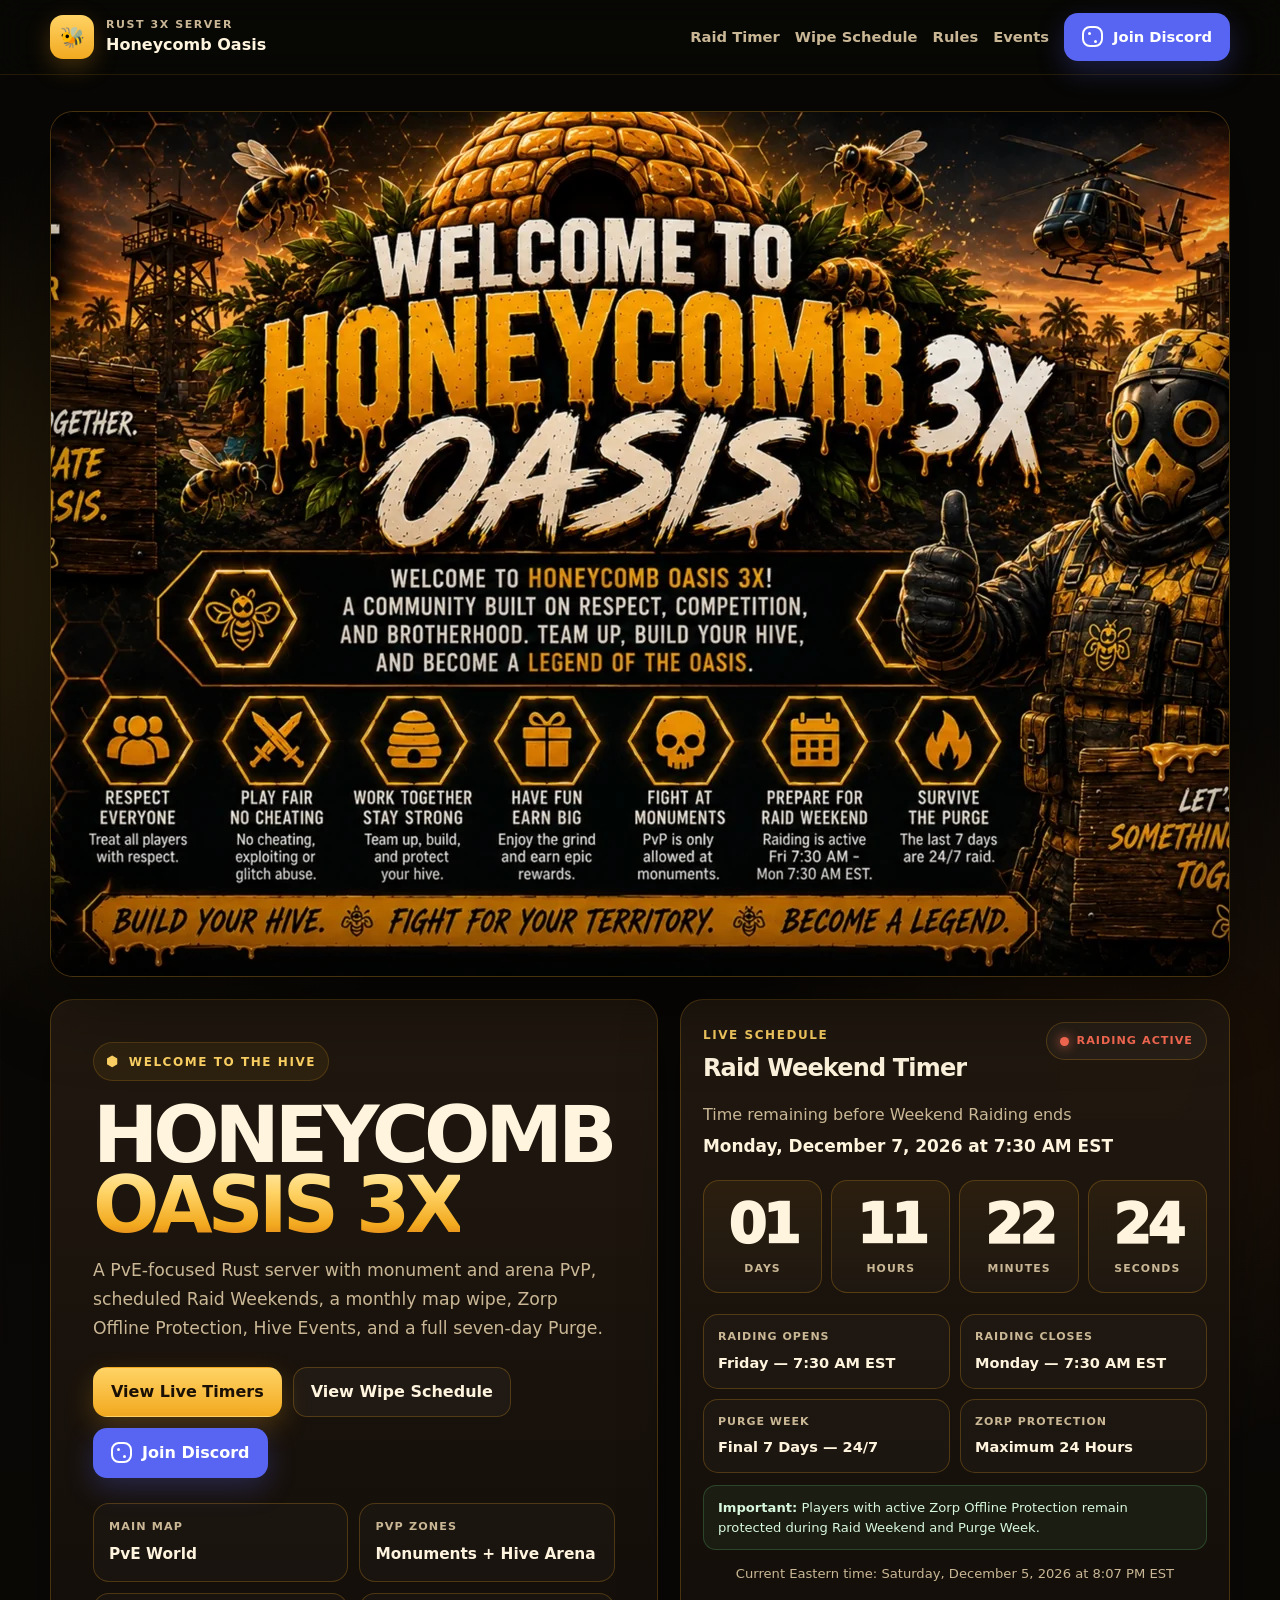
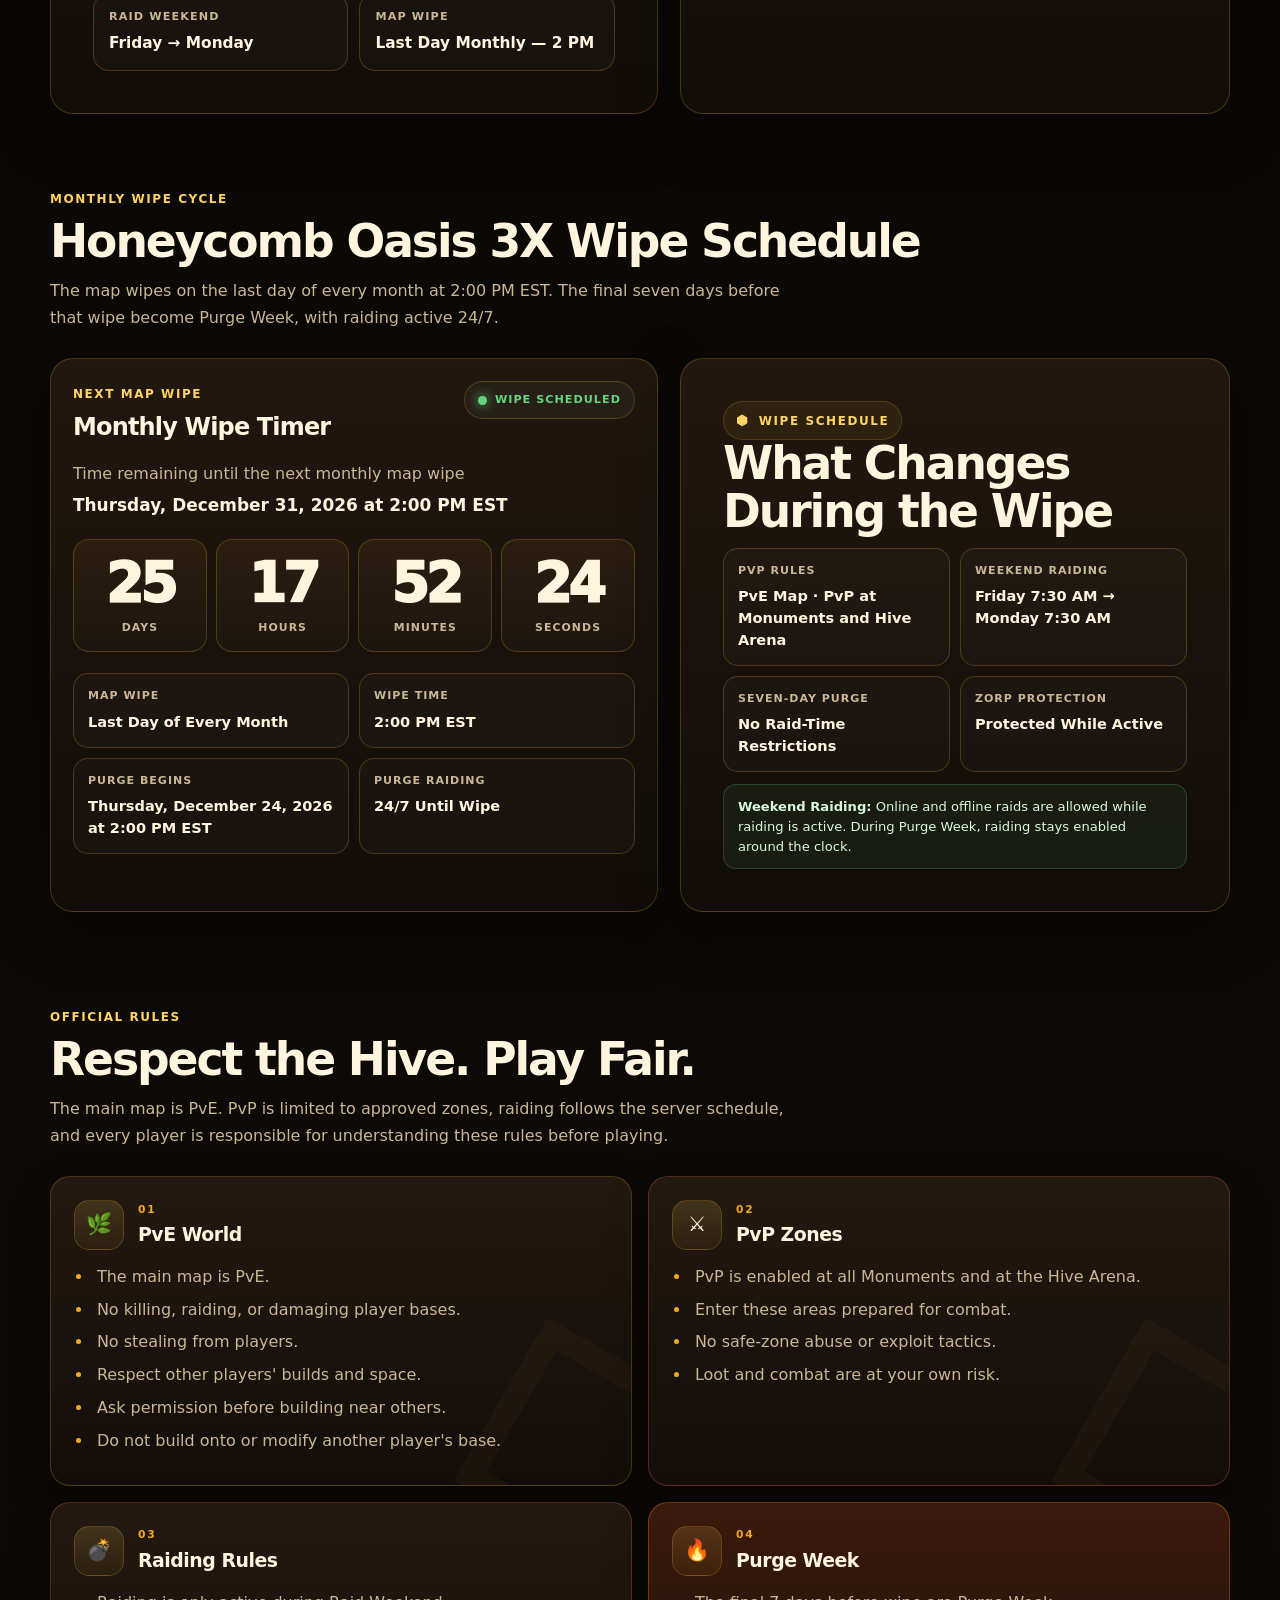
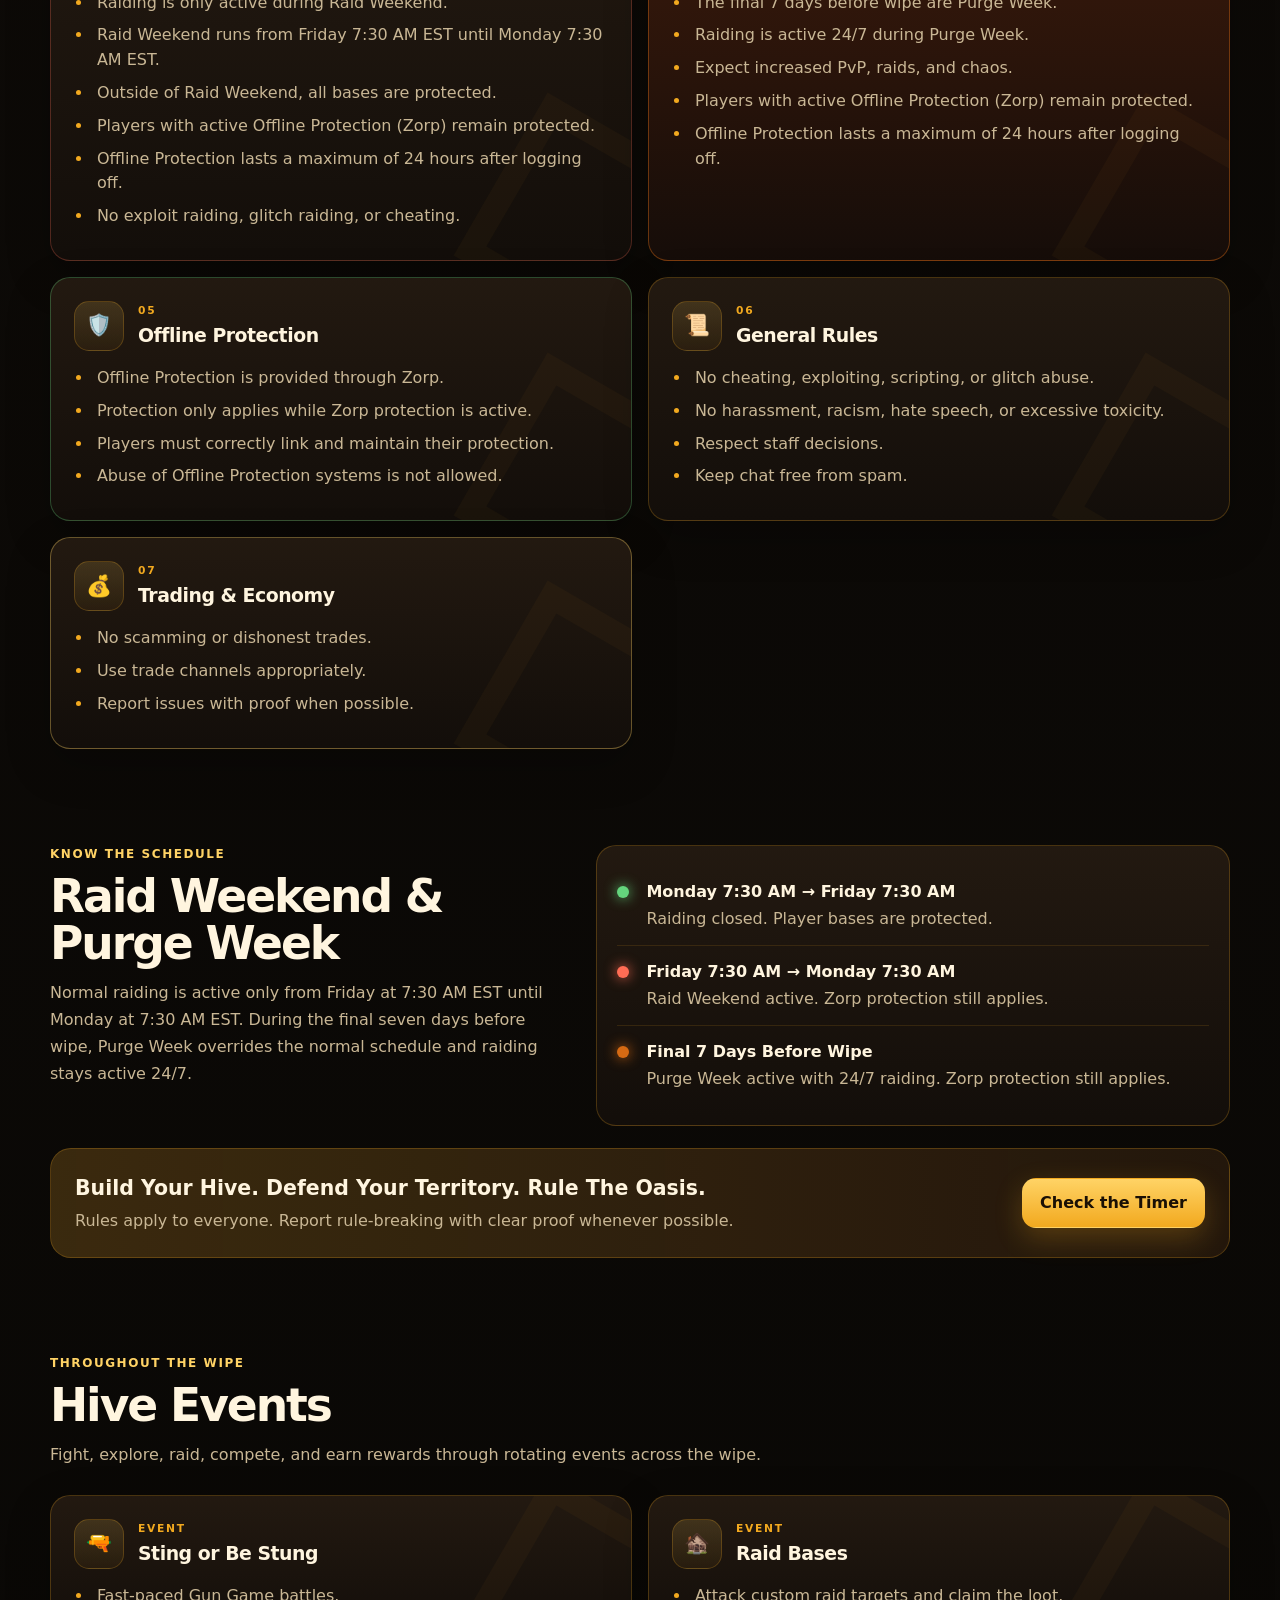
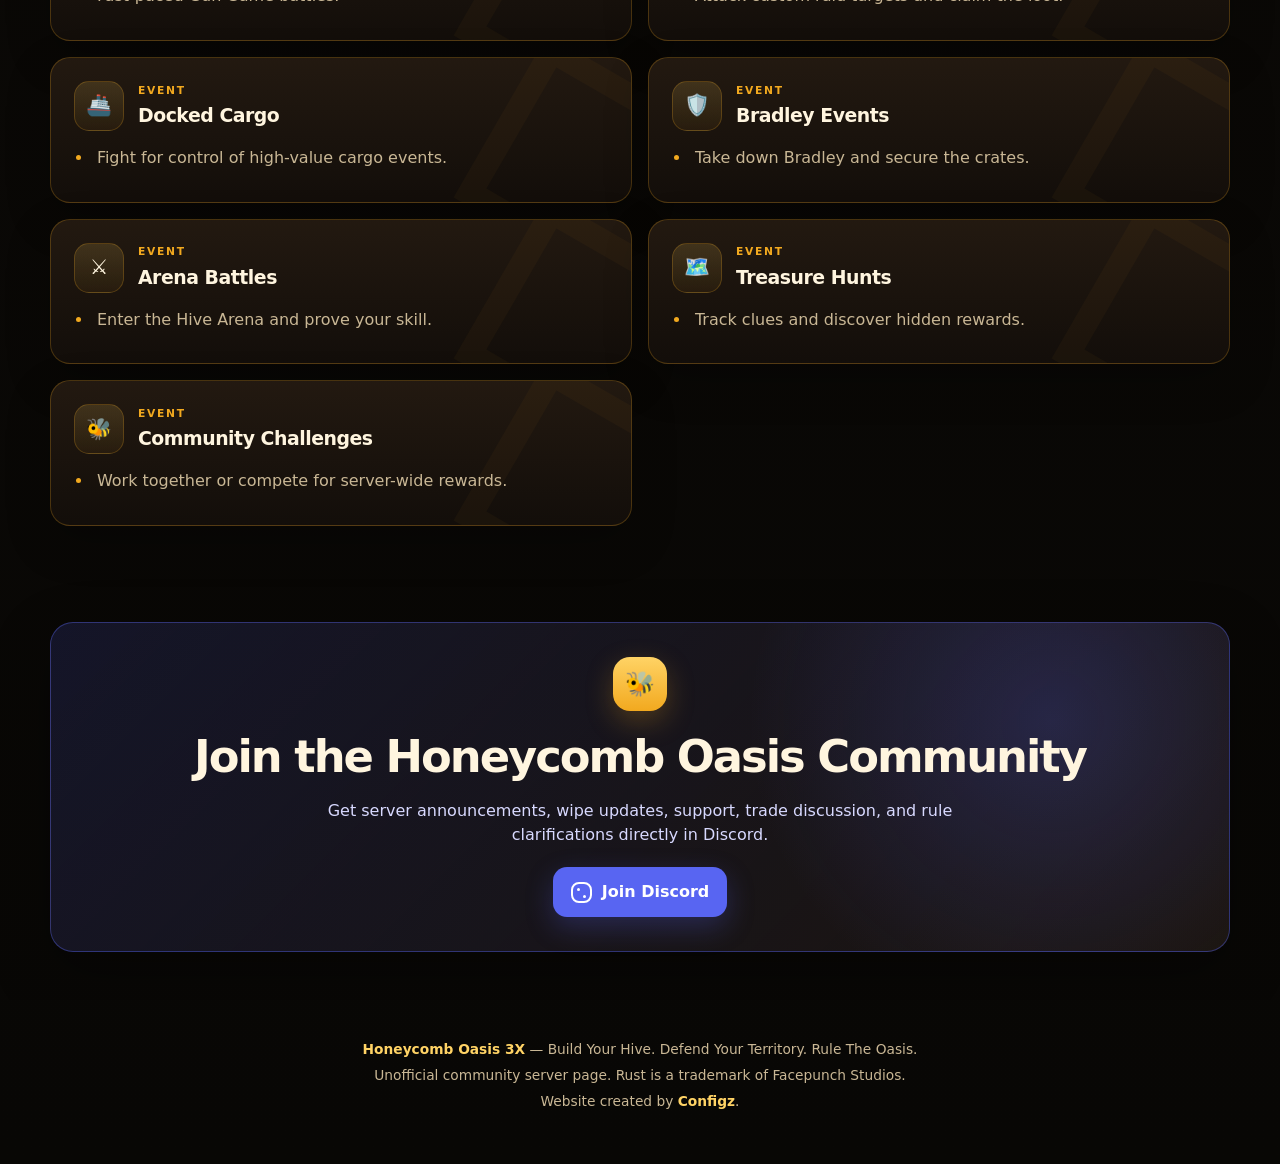
==== commit c1402eda: "Add Configz website creator credit" ====
--- a/index.html
+++ b/index.html
@@ -371,6 +371,7 @@
     <div class="container">
       <p><strong>Honeycomb Oasis 3X</strong> — Respect the Hive and play fair.</p>
       <p>Unofficial community server page. Rust is a trademark of Facepunch Studios.</p>
+      <p>Website created by <strong>Configz</strong>.</p>
     </div>
   </footer>
 
--- a/style.css
+++ b/style.css
@@ -1,682 +1,881 @@
 :root {
-      color-scheme: dark;
-      --background: #080705;
-      --surface: #15100b;
-      --surface-soft: #1d160f;
-      --surface-raised: #251b11;
-      --text: #fff5df;
-      --muted: #c9b795;
-      --gold: #f2a91f;
-      --gold-light: #ffd365;
-      --orange: #d66a13;
-      --green: #64d57d;
-      --red: #ff6d55;
-      --discord: #5865f2;
-      --line: rgba(242, 169, 31, 0.24);
-      --focus: #fff3bb;
-      --shadow: rgba(0, 0, 0, 0.46);
-      --max-width: 1180px;
-    }
-
-    * {
-      box-sizing: border-box;
-    }
-
-    html {
-      scroll-behavior: smooth;
-      background: var(--background);
-    }
-
-    body {
-      margin: 0;
-      min-width: 320px;
-      font-family: Inter, ui-sans-serif, system-ui, -apple-system, BlinkMacSystemFont, "Segoe UI", sans-serif;
-      color: var(--text);
-      background:
-        radial-gradient(circle at 12% 10%, rgba(242,169,31,.16), transparent 28rem),
-        radial-gradient(circle at 88% 18%, rgba(214,106,19,.11), transparent 24rem),
-        linear-gradient(180deg, #080705, #0d0a07 46%, #080705);
-      line-height: 1.5;
-    }
-
-    img {
-      display: block;
-      max-width: 100%;
-    }
-
-    a {
-      color: inherit;
-      text-decoration: none;
-    }
-
-    button,
-    a {
-      -webkit-tap-highlight-color: transparent;
-    }
-
-    :focus-visible {
-      outline: 3px solid var(--focus);
-      outline-offset: 4px;
-    }
-
-    .container {
-      width: min(var(--max-width), calc(100% - 32px));
-      margin-inline: auto;
-    }
-
-    .site-header {
-      position: sticky;
-      top: 0;
-      z-index: 50;
-      border-bottom: 1px solid rgba(242,169,31,.12);
-      background: rgba(8,7,5,.84);
-      backdrop-filter: blur(14px);
-    }
-
-    .nav {
-      min-height: 74px;
-      display: flex;
-      align-items: center;
-      justify-content: space-between;
-      gap: 20px;
-    }
-
-    .brand {
-      display: inline-flex;
-      align-items: center;
-      gap: 12px;
-      min-width: 0;
-    }
-
-    .brand-mark {
-      width: 44px;
-      height: 44px;
-      flex: 0 0 auto;
-      display: grid;
-      place-items: center;
-      border-radius: 13px;
-      color: #170e05;
-      background: linear-gradient(180deg, var(--gold-light), var(--gold));
-      box-shadow: 0 8px 24px rgba(242,169,31,.25);
-      font-size: 1.25rem;
-    }
-
-    .brand-copy {
-      min-width: 0;
-    }
-
-    .brand-copy small,
-    .brand-copy strong {
-      display: block;
-    }
-
-    .brand-copy small {
-      color: var(--muted);
-      font-size: .69rem;
-      font-weight: 850;
-      letter-spacing: .14em;
-      text-transform: uppercase;
-    }
-
-    .brand-copy strong {
-      overflow: hidden;
-      text-overflow: ellipsis;
-      white-space: nowrap;
-      font-size: 1rem;
-    }
-
-    .nav-links {
-      display: flex;
-      align-items: center;
-      justify-content: flex-end;
-      gap: 15px;
-      color: var(--muted);
-      font-size: .92rem;
-      font-weight: 750;
-    }
-
-    .nav-links a:not(.discord-button):hover {
-      color: var(--gold-light);
-    }
-
-    .discord-button,
-    .primary-button,
-    .secondary-button {
-      display: inline-flex;
-      align-items: center;
-      justify-content: center;
-      gap: 10px;
-      min-height: 46px;
-      padding: 12px 17px;
-      border: 1px solid transparent;
-      border-radius: 14px;
-      font-weight: 850;
-      transition: transform .18s ease, filter .18s ease, border-color .18s ease;
-    }
-
-    .discord-button {
-      color: #fff;
-      background: var(--discord);
-      box-shadow: 0 10px 28px rgba(88,101,242,.26);
-    }
-
-    .primary-button {
-      color: #1a1005;
-      background: linear-gradient(180deg, var(--gold-light), var(--gold));
-      box-shadow: 0 10px 28px rgba(242,169,31,.24);
-    }
-
-    .secondary-button {
-      border-color: var(--line);
-      background: rgba(255,255,255,.035);
-    }
-
-    .discord-button:hover,
-    .primary-button:hover,
-    .secondary-button:hover {
-      transform: translateY(-2px);
-      filter: brightness(1.05);
-    }
-
-    main {
-      overflow: hidden;
-    }
-
-    .hero {
-      padding: 36px 0 28px;
-    }
-
-    .poster {
-      position: relative;
-      overflow: hidden;
-      border: 1px solid var(--line);
-      border-radius: 23px;
-      background: #110d09;
-      box-shadow: 0 26px 80px var(--shadow);
-    }
-
-    .poster img {
-      width: 100%;
-      aspect-ratio: 16 / 9;
-      object-fit: cover;
-    }
-
-    .poster::after {
-      content: "";
-      position: absolute;
-      inset: 0;
-      pointer-events: none;
-      box-shadow: inset 0 -70px 90px rgba(0,0,0,.27);
-    }
-
-    .hero-grid {
-      display: grid;
-      grid-template-columns: minmax(0, 1.08fr) minmax(360px, .92fr);
-      gap: 22px;
-      margin-top: 22px;
-    }
-
-    .panel {
-      border: 1px solid var(--line);
-      border-radius: 23px;
-      background:
-        linear-gradient(180deg, rgba(34,25,16,.97), rgba(18,13,9,.98));
-      box-shadow: 0 20px 58px rgba(0,0,0,.35);
-    }
-
-    .intro-panel {
-      padding: clamp(25px, 4vw, 42px);
-    }
-
-    .eyebrow {
-      display: inline-flex;
-      align-items: center;
-      gap: 9px;
-      padding: 8px 12px;
-      border: 1px solid rgba(242,169,31,.18);
-      border-radius: 999px;
-      color: var(--gold-light);
-      background: rgba(242,169,31,.07);
-      font-size: .77rem;
-      font-weight: 900;
-      letter-spacing: .13em;
-      text-transform: uppercase;
-    }
-
-    .eyebrow::before {
-      content: "⬢";
-      font-size: .88rem;
-    }
-
-    h1 {
-      max-width: 12ch;
-      margin: 19px 0 15px;
-      font-size: clamp(2.45rem, 6.1vw, 5.25rem);
-      line-height: .9;
-      letter-spacing: -.065em;
-    }
-
-    .gold-text {
-      background: linear-gradient(180deg, #fff0bc 0%, var(--gold-light) 36%, var(--gold) 72%, var(--orange) 100%);
-      -webkit-background-clip: text;
-      background-clip: text;
-      color: transparent;
-    }
-
-    .lead {
-      max-width: 60ch;
-      margin: 0;
-      color: var(--muted);
-      font-size: clamp(.98rem, 2vw, 1.08rem);
-      line-height: 1.68;
-    }
-
-    .actions {
-      display: flex;
-      flex-wrap: wrap;
-      gap: 11px;
-      margin-top: 24px;
-    }
-
-    .quick-stats {
-      display: grid;
-      grid-template-columns: repeat(3, minmax(0, 1fr));
-      gap: 11px;
-      margin-top: 25px;
-    }
-
-    .stat {
-      padding: 15px;
-      border: 1px solid var(--line);
-      border-radius: 16px;
-      background: rgba(255,255,255,.025);
-    }
-
-    .stat span,
-    .stat strong {
-      display: block;
-    }
-
-    .stat span {
-      margin-bottom: 7px;
-      color: var(--muted);
-      font-size: .73rem;
-      font-weight: 850;
-      letter-spacing: .1em;
-      text-transform: uppercase;
-    }
-
-    .stat strong {
-      font-size: 1rem;
-    }
-
-    .timer-panel {
-      padding: 22px;
-    }
-
-    .timer-header {
-      display: flex;
-      align-items: flex-start;
-      justify-content: space-between;
-      gap: 14px;
-    }
-
-    .timer-header h2 {
-      margin: 0;
-      font-size: 1.42rem;
-      letter-spacing: -.035em;
-    }
-
-    .status {
-      display: inline-flex;
-      align-items: center;
-      gap: 8px;
-      min-height: 38px;
-      padding: 8px 13px;
-      border: 1px solid var(--line);
-      border-radius: 999px;
-      background: rgba(255,255,255,.035);
-      font-size: .73rem;
-      font-weight: 900;
-      letter-spacing: .09em;
-      text-transform: uppercase;
-      white-space: nowrap;
-    }
-
-    .status::before {
-      content: "";
-      width: 9px;
-      height: 9px;
-      border-radius: 50%;
-      background: currentColor;
-      box-shadow: 0 0 12px currentColor;
-    }
-
-    .status.open {
-      color: var(--green);
-    }
-
-    .status.closed {
-      color: var(--red);
-    }
-
-    .timer-copy {
-      margin: 17px 0 7px;
-      color: var(--muted);
-    }
-
-    .target {
-      margin: 0;
-      font-size: 1.06rem;
-      font-weight: 900;
-    }
-
-    .countdown {
-      display: grid;
-      grid-template-columns: repeat(4, minmax(0, 1fr));
-      gap: 9px;
-      margin: 21px 0;
-    }
-
-    .time-unit {
-      min-width: 0;
-      padding: 17px 7px 15px;
-      border: 1px solid var(--line);
-      border-radius: 16px;
-      text-align: center;
-      background: linear-gradient(180deg, rgba(242,169,31,.065), rgba(255,255,255,.018));
-    }
-
-    .time-number {
-      display: block;
-      font-size: clamp(1.9rem, 5vw, 3.4rem);
-      font-weight: 950;
-      line-height: 1;
-      letter-spacing: -.065em;
-      font-variant-numeric: tabular-nums;
-    }
-
-    .time-label {
-      display: block;
-      margin-top: 8px;
-      color: var(--muted);
-      font-size: .7rem;
-      font-weight: 850;
-      letter-spacing: .1em;
-      text-transform: uppercase;
-    }
-
-    .schedule-grid {
-      display: grid;
-      grid-template-columns: 1fr 1fr;
-      gap: 10px;
-    }
-
-    .schedule-card {
-      padding: 14px;
-      border: 1px solid var(--line);
-      border-radius: 15px;
-      background: rgba(255,255,255,.024);
-    }
-
-    .schedule-card span,
-    .schedule-card strong {
-      display: block;
-    }
-
-    .schedule-card span {
-      margin-bottom: 6px;
-      color: var(--muted);
-      font-size: .72rem;
-      font-weight: 850;
-      letter-spacing: .09em;
-      text-transform: uppercase;
-    }
-
-    .schedule-card strong {
-      font-size: .96rem;
-    }
-
-    .current-time {
-      margin: 16px 0 0;
-      color: var(--muted);
-      font-size: .84rem;
-      text-align: center;
-    }
-
-    noscript {
-      display: block;
-      margin-top: 14px;
-      padding: 12px 14px;
-      border: 1px solid rgba(255,109,85,.32);
-      border-radius: 12px;
-      color: #ffd8d0;
-      background: rgba(255,109,85,.08);
-    }
-
-    .section {
-      padding: 42px 0;
-    }
-
-    .section-heading {
-      margin: 0 0 12px;
-      font-size: clamp(1.8rem, 4.5vw, 2.75rem);
-      line-height: 1.05;
-      letter-spacing: -.045em;
-    }
-
-    .section-copy {
-      max-width: 72ch;
-      margin: 0 0 24px;
-      color: var(--muted);
-      line-height: 1.68;
-    }
-
-    .cards {
-      display: grid;
-      grid-template-columns: repeat(3, minmax(0, 1fr));
-      gap: 15px;
-    }
-
-    .info-card {
-      padding: 21px;
-      border: 1px solid var(--line);
-      border-radius: 20px;
-      background: linear-gradient(180deg, rgba(36,26,17,.96), rgba(19,14,10,.97));
-      box-shadow: 0 16px 45px rgba(0,0,0,.24);
-    }
-
-    .card-icon {
-      width: 49px;
-      height: 49px;
-      display: grid;
-      place-items: center;
-      margin-bottom: 14px;
-      border: 1px solid rgba(242,169,31,.23);
-      border-radius: 14px;
-      background: linear-gradient(180deg, rgba(255,211,101,.15), rgba(242,169,31,.06));
-      font-size: 1.28rem;
-    }
-
-    .info-card h3 {
-      margin: 0 0 8px;
-      font-size: 1.1rem;
-      letter-spacing: -.02em;
-    }
-
-    .info-card p {
-      margin: 0;
-      color: var(--muted);
-      line-height: 1.62;
-    }
-
-    .raid-banner {
-      display: grid;
-      grid-template-columns: 1fr auto;
-      align-items: center;
-      gap: 22px;
-      margin-top: 20px;
-      padding: 24px;
-      border: 1px solid var(--line);
-      border-radius: 21px;
-      background:
-        linear-gradient(90deg, rgba(242,169,31,.17), rgba(214,106,19,.075)),
-        var(--surface);
-    }
-
-    .raid-banner h3 {
-      margin: 0 0 6px;
-      font-size: 1.28rem;
-    }
-
-    .raid-banner p {
-      margin: 0;
-      color: var(--muted);
-    }
-
-    .community {
-      padding: 28px;
-      border: 1px solid rgba(88,101,242,.4);
-      border-radius: 23px;
-      background:
-        radial-gradient(circle at 85% 30%, rgba(88,101,242,.22), transparent 19rem),
-        linear-gradient(135deg, rgba(88,101,242,.15), rgba(28,21,14,.98));
-      box-shadow: 0 20px 60px rgba(0,0,0,.32);
-      text-align: center;
-    }
-
-    .community h2 {
-      margin: 0 0 9px;
-      font-size: clamp(1.8rem, 5vw, 2.8rem);
-      letter-spacing: -.045em;
-    }
-
-    .community p {
-      max-width: 58ch;
-      margin: 0 auto 20px;
-      color: #d8d9ff;
-    }
-
-    .footer {
-      padding: 34px 0 48px;
-      color: var(--muted);
-      font-size: .86rem;
-      text-align: center;
-    }
-
-    .footer p {
-      margin: 5px 0;
-    }
-
-    .footer strong {
-      color: var(--gold-light);
-    }
-
-    @media (max-width: 980px) {
-      .hero-grid {
-        grid-template-columns: 1fr;
-      }
-
-      .timer-panel {
-        order: -1;
-      }
-
-      .cards {
-        grid-template-columns: repeat(2, minmax(0, 1fr));
-      }
-    }
-
-    @media (max-width: 760px) {
-      .nav {
-        min-height: 68px;
-      }
-
-      .nav-links a:not(.discord-button) {
-        display: none;
-      }
-
-      .discord-button {
-        padding-inline: 14px;
-      }
-
-      .quick-stats {
-        grid-template-columns: 1fr;
-      }
-
-      .raid-banner {
-        grid-template-columns: 1fr;
-        text-align: center;
-      }
-    }
-
-    @media (max-width: 600px) {
-      .container {
-        width: min(100% - 22px, var(--max-width));
-      }
-
-      .hero {
-        padding-top: 18px;
-      }
-
-      .poster,
-      .panel,
-      .community {
-        border-radius: 18px;
-      }
-
-      .poster img {
-        aspect-ratio: 16 / 10;
-      }
-
-      .intro-panel {
-        padding: 23px 20px;
-      }
-
-      h1 {
-        font-size: clamp(2.35rem, 15vw, 4rem);
-      }
-
-      .countdown {
-        grid-template-columns: repeat(2, minmax(0, 1fr));
-      }
-
-      .schedule-grid,
-      .cards {
-        grid-template-columns: 1fr;
-      }
-
-      .timer-header {
-        align-items: flex-start;
-        flex-direction: column;
-      }
-
-      .actions {
-        display: grid;
-      }
-
-      .primary-button,
-      .secondary-button,
-      .actions .discord-button {
-        width: 100%;
-      }
-
-      .nav .discord-button {
-        min-width: auto;
-        padding-inline: 13px;
-        font-size: .82rem;
-      }
-    }
-
-    @media (prefers-reduced-motion: reduce) {
-      html {
-        scroll-behavior: auto;
-      }
-
-      *,
-      *::before,
-      *::after {
-        transition-duration: .01ms !important;
-        animation-duration: .01ms !important;
-        animation-iteration-count: 1 !important;
-      }
-    }
+  color-scheme: dark;
+  --background: #080705;
+  --surface: #15100b;
+  --surface-soft: #1d160f;
+  --surface-raised: #251b11;
+  --text: #fff5df;
+  --muted: #c9b795;
+  --gold: #f2a91f;
+  --gold-light: #ffd365;
+  --orange: #d66a13;
+  --green: #64d57d;
+  --red: #ff6d55;
+  --blue: #75a7ff;
+  --discord: #5865f2;
+  --line: rgba(242, 169, 31, 0.24);
+  --focus: #fff3bb;
+  --shadow: rgba(0, 0, 0, 0.46);
+  --max-width: 1180px;
+}
+
+* {
+  box-sizing: border-box;
+}
+
+html {
+  scroll-behavior: smooth;
+  background: var(--background);
+}
+
+body {
+  margin: 0;
+  min-width: 320px;
+  font-family: Inter, ui-sans-serif, system-ui, -apple-system, BlinkMacSystemFont, "Segoe UI", sans-serif;
+  color: var(--text);
+  background:
+    radial-gradient(circle at 12% 10%, rgba(242, 169, 31, 0.16), transparent 28rem),
+    radial-gradient(circle at 88% 18%, rgba(214, 106, 19, 0.11), transparent 24rem),
+    linear-gradient(180deg, #080705, #0d0a07 46%, #080705);
+  line-height: 1.5;
+}
+
+img {
+  display: block;
+  max-width: 100%;
+}
+
+a {
+  color: inherit;
+  text-decoration: none;
+}
+
+button,
+a {
+  -webkit-tap-highlight-color: transparent;
+}
+
+:focus-visible {
+  outline: 3px solid var(--focus);
+  outline-offset: 4px;
+}
+
+.container {
+  width: min(var(--max-width), calc(100% - 32px));
+  margin-inline: auto;
+}
+
+.site-header {
+  position: sticky;
+  top: 0;
+  z-index: 50;
+  border-bottom: 1px solid rgba(242, 169, 31, 0.12);
+  background: rgba(8, 7, 5, 0.86);
+  -webkit-backdrop-filter: blur(14px);
+  backdrop-filter: blur(14px);
+}
+
+.nav {
+  min-height: 74px;
+  display: flex;
+  align-items: center;
+  justify-content: space-between;
+  gap: 20px;
+}
+
+.brand {
+  display: inline-flex;
+  align-items: center;
+  gap: 12px;
+  min-width: 0;
+}
+
+.brand-mark {
+  width: 44px;
+  height: 44px;
+  flex: 0 0 auto;
+  display: grid;
+  place-items: center;
+  border-radius: 13px;
+  color: #170e05;
+  background: linear-gradient(180deg, var(--gold-light), var(--gold));
+  box-shadow: 0 8px 24px rgba(242, 169, 31, 0.25);
+  font-size: 1.25rem;
+}
+
+.brand-copy {
+  min-width: 0;
+}
+
+.brand-copy small,
+.brand-copy strong {
+  display: block;
+}
+
+.brand-copy small {
+  color: var(--muted);
+  font-size: 0.69rem;
+  font-weight: 850;
+  letter-spacing: 0.14em;
+  text-transform: uppercase;
+}
+
+.brand-copy strong {
+  overflow: hidden;
+  text-overflow: ellipsis;
+  white-space: nowrap;
+  font-size: 1rem;
+}
+
+.nav-links {
+  display: flex;
+  align-items: center;
+  justify-content: flex-end;
+  gap: 15px;
+  color: var(--muted);
+  font-size: 0.92rem;
+  font-weight: 750;
+}
+
+.nav-links a:not(.discord-button):hover {
+  color: var(--gold-light);
+}
+
+.discord-button,
+.primary-button,
+.secondary-button {
+  display: inline-flex;
+  align-items: center;
+  justify-content: center;
+  gap: 10px;
+  min-height: 46px;
+  padding: 12px 17px;
+  border: 1px solid transparent;
+  border-radius: 14px;
+  font-weight: 850;
+  transition: transform 0.18s ease, filter 0.18s ease, border-color 0.18s ease;
+}
+
+.discord-button {
+  color: #fff;
+  background: var(--discord);
+  box-shadow: 0 10px 28px rgba(88, 101, 242, 0.26);
+}
+
+.discord-icon {
+  width: 21px;
+  height: 21px;
+  display: inline-grid;
+  place-items: center;
+  border: 2px solid currentColor;
+  border-radius: 8px;
+  font-size: 0;
+}
+
+.discord-icon::before,
+.discord-icon::after {
+  content: "";
+  width: 3px;
+  height: 3px;
+  border-radius: 50%;
+  background: currentColor;
+}
+
+.discord-icon::before {
+  transform: translate(-3px, 2px);
+}
+
+.discord-icon::after {
+  transform: translate(3px, -1px);
+}
+
+.primary-button {
+  color: #1a1005;
+  background: linear-gradient(180deg, var(--gold-light), var(--gold));
+  box-shadow: 0 10px 28px rgba(242, 169, 31, 0.24);
+}
+
+.secondary-button {
+  border-color: var(--line);
+  background: rgba(255, 255, 255, 0.035);
+}
+
+.discord-button:hover,
+.primary-button:hover,
+.secondary-button:hover {
+  transform: translateY(-2px);
+  filter: brightness(1.05);
+}
+
+main {
+  overflow: hidden;
+}
+
+.hero {
+  padding: 36px 0 28px;
+}
+
+.poster {
+  position: relative;
+  overflow: hidden;
+  margin: 0;
+  border: 1px solid var(--line);
+  border-radius: 23px;
+  background: #110d09;
+  box-shadow: 0 26px 80px var(--shadow);
+}
+
+.poster img {
+  width: 100%;
+  aspect-ratio: 16 / 9;
+  object-fit: cover;
+}
+
+.poster::after {
+  content: "";
+  position: absolute;
+  inset: 0;
+  pointer-events: none;
+  box-shadow: inset 0 -70px 90px rgba(0, 0, 0, 0.27);
+}
+
+.hero-grid {
+  display: grid;
+  grid-template-columns: minmax(0, 1.05fr) minmax(380px, 0.95fr);
+  gap: 22px;
+  margin-top: 22px;
+}
+
+.panel {
+  border: 1px solid var(--line);
+  border-radius: 23px;
+  background: linear-gradient(180deg, rgba(34, 25, 16, 0.97), rgba(18, 13, 9, 0.98));
+  box-shadow: 0 20px 58px rgba(0, 0, 0, 0.35);
+}
+
+.intro-panel {
+  padding: clamp(25px, 4vw, 42px);
+}
+
+.eyebrow,
+.section-label,
+.panel-kicker {
+  color: var(--gold-light);
+  font-size: 0.75rem;
+  font-weight: 900;
+  letter-spacing: 0.13em;
+  text-transform: uppercase;
+}
+
+.eyebrow {
+  display: inline-flex;
+  align-items: center;
+  gap: 9px;
+  padding: 8px 12px;
+  border: 1px solid rgba(242, 169, 31, 0.18);
+  border-radius: 999px;
+  background: rgba(242, 169, 31, 0.07);
+}
+
+.eyebrow::before {
+  content: "⬢";
+  font-size: 0.88rem;
+}
+
+h1 {
+  max-width: 12ch;
+  margin: 19px 0 15px;
+  font-size: clamp(2.45rem, 6.1vw, 5.25rem);
+  line-height: 0.9;
+  letter-spacing: -0.065em;
+}
+
+.gold-text {
+  background: linear-gradient(180deg, #fff0bc 0%, var(--gold-light) 36%, var(--gold) 72%, var(--orange) 100%);
+  -webkit-background-clip: text;
+  background-clip: text;
+  color: transparent;
+}
+
+.lead {
+  max-width: 60ch;
+  margin: 0;
+  color: var(--muted);
+  font-size: clamp(0.98rem, 2vw, 1.08rem);
+  line-height: 1.68;
+}
+
+.actions {
+  display: flex;
+  flex-wrap: wrap;
+  gap: 11px;
+  margin-top: 24px;
+}
+
+.quick-stats {
+  display: grid;
+  grid-template-columns: repeat(2, minmax(0, 1fr));
+  gap: 11px;
+  margin-top: 25px;
+}
+
+.stat {
+  padding: 15px;
+  border: 1px solid var(--line);
+  border-radius: 16px;
+  background: rgba(255, 255, 255, 0.025);
+}
+
+.stat span,
+.stat strong {
+  display: block;
+}
+
+.stat span {
+  margin-bottom: 7px;
+  color: var(--muted);
+  font-size: 0.7rem;
+  font-weight: 850;
+  letter-spacing: 0.1em;
+  text-transform: uppercase;
+}
+
+.stat strong {
+  font-size: 0.96rem;
+}
+
+.timer-panel {
+  padding: 22px;
+}
+
+.timer-header {
+  display: flex;
+  align-items: flex-start;
+  justify-content: space-between;
+  gap: 14px;
+}
+
+.timer-header h2 {
+  margin: 4px 0 0;
+  font-size: 1.5rem;
+  letter-spacing: -0.035em;
+}
+
+.status {
+  display: inline-flex;
+  align-items: center;
+  gap: 8px;
+  min-height: 38px;
+  padding: 8px 13px;
+  border: 1px solid var(--line);
+  border-radius: 999px;
+  background: rgba(255, 255, 255, 0.035);
+  font-size: 0.7rem;
+  font-weight: 900;
+  letter-spacing: 0.09em;
+  text-transform: uppercase;
+  white-space: nowrap;
+}
+
+.status::before {
+  content: "";
+  width: 9px;
+  height: 9px;
+  border-radius: 50%;
+  background: currentColor;
+  box-shadow: 0 0 12px currentColor;
+}
+
+.status.open {
+  color: var(--red);
+}
+
+.status.closed {
+  color: var(--green);
+}
+
+.timer-copy {
+  margin: 17px 0 7px;
+  color: var(--muted);
+}
+
+.target {
+  margin: 0;
+  font-size: 1.06rem;
+  font-weight: 900;
+}
+
+.countdown {
+  display: grid;
+  grid-template-columns: repeat(4, minmax(0, 1fr));
+  gap: 9px;
+  margin: 21px 0;
+}
+
+.time-unit {
+  min-width: 0;
+  padding: 17px 7px 15px;
+  border: 1px solid var(--line);
+  border-radius: 16px;
+  text-align: center;
+  background: linear-gradient(180deg, rgba(242, 169, 31, 0.065), rgba(255, 255, 255, 0.018));
+}
+
+.time-number {
+  display: block;
+  font-size: clamp(1.9rem, 5vw, 3.4rem);
+  font-weight: 950;
+  line-height: 1;
+  letter-spacing: -0.065em;
+  font-variant-numeric: tabular-nums;
+}
+
+.time-label {
+  display: block;
+  margin-top: 8px;
+  color: var(--muted);
+  font-size: 0.68rem;
+  font-weight: 850;
+  letter-spacing: 0.1em;
+  text-transform: uppercase;
+}
+
+.schedule-grid {
+  display: grid;
+  grid-template-columns: 1fr 1fr;
+  gap: 10px;
+}
+
+.schedule-card {
+  padding: 14px;
+  border: 1px solid var(--line);
+  border-radius: 15px;
+  background: rgba(255, 255, 255, 0.024);
+}
+
+.schedule-card span,
+.schedule-card strong {
+  display: block;
+}
+
+.schedule-card span {
+  margin-bottom: 6px;
+  color: var(--muted);
+  font-size: 0.69rem;
+  font-weight: 850;
+  letter-spacing: 0.09em;
+  text-transform: uppercase;
+}
+
+.schedule-card strong {
+  font-size: 0.91rem;
+}
+
+.timer-note {
+  margin-top: 12px;
+  padding: 12px 14px;
+  border: 1px solid rgba(100, 213, 125, 0.22);
+  border-radius: 13px;
+  color: #d8f8de;
+  background: rgba(100, 213, 125, 0.07);
+  font-size: 0.82rem;
+  line-height: 1.5;
+}
+
+.current-time {
+  margin: 14px 0 0;
+  color: var(--muted);
+  font-size: 0.82rem;
+  text-align: center;
+}
+
+noscript {
+  display: block;
+  margin-top: 14px;
+  padding: 12px 14px;
+  border: 1px solid rgba(255, 109, 85, 0.32);
+  border-radius: 12px;
+  color: #ffd8d0;
+  background: rgba(255, 109, 85, 0.08);
+}
+
+.section {
+  padding: 48px 0;
+  scroll-margin-top: 86px;
+}
+
+.rule-section {
+  position: relative;
+}
+
+.section-label {
+  display: block;
+  margin-bottom: 10px;
+}
+
+.section-heading {
+  margin: 0 0 12px;
+  font-size: clamp(1.8rem, 4.5vw, 2.85rem);
+  line-height: 1.05;
+  letter-spacing: -0.045em;
+}
+
+.section-copy {
+  max-width: 74ch;
+  margin: 0 0 26px;
+  color: var(--muted);
+  line-height: 1.68;
+}
+
+.rule-grid {
+  display: grid;
+  grid-template-columns: repeat(2, minmax(0, 1fr));
+  gap: 16px;
+}
+
+.rule-card {
+  position: relative;
+  overflow: hidden;
+  padding: 23px;
+  border: 1px solid var(--line);
+  border-radius: 20px;
+  background: linear-gradient(180deg, rgba(36, 26, 17, 0.96), rgba(19, 14, 10, 0.98));
+  box-shadow: 0 16px 45px rgba(0, 0, 0, 0.24);
+}
+
+.rule-card::after {
+  content: "";
+  position: absolute;
+  inset: auto -45px -55px auto;
+  width: 140px;
+  height: 140px;
+  border: 24px solid rgba(242, 169, 31, 0.035);
+  transform: rotate(30deg);
+}
+
+.rule-card > * {
+  position: relative;
+  z-index: 1;
+}
+
+.rule-card.danger-card {
+  border-color: rgba(255, 109, 85, 0.26);
+}
+
+.rule-card.purge-card {
+  border-color: rgba(214, 106, 19, 0.42);
+  background: linear-gradient(180deg, rgba(61, 27, 12, 0.95), rgba(22, 13, 9, 0.98));
+}
+
+.rule-card.protection-card {
+  border-color: rgba(100, 213, 125, 0.3);
+}
+
+.rule-card.economy-card {
+  border-color: rgba(255, 211, 101, 0.35);
+}
+
+.rule-heading {
+  display: flex;
+  align-items: center;
+  gap: 14px;
+  margin-bottom: 15px;
+}
+
+.rule-icon {
+  width: 50px;
+  height: 50px;
+  flex: 0 0 auto;
+  display: grid;
+  place-items: center;
+  border: 1px solid rgba(242, 169, 31, 0.23);
+  border-radius: 15px;
+  background: linear-gradient(180deg, rgba(255, 211, 101, 0.15), rgba(242, 169, 31, 0.06));
+  font-size: 1.3rem;
+}
+
+.rule-number {
+  display: block;
+  color: var(--gold);
+  font-size: 0.67rem;
+  font-weight: 900;
+  letter-spacing: 0.16em;
+}
+
+.rule-card h3 {
+  margin: 2px 0 0;
+  font-size: 1.18rem;
+  letter-spacing: -0.025em;
+}
+
+.rule-card ul {
+  margin: 0;
+  padding-left: 1.18rem;
+  color: var(--muted);
+}
+
+.rule-card li {
+  padding-left: 0.25rem;
+  margin: 8px 0;
+  line-height: 1.55;
+}
+
+.rule-card li::marker {
+  color: var(--gold);
+}
+
+.raid-overview {
+  display: grid;
+  grid-template-columns: minmax(0, 0.9fr) minmax(430px, 1.1fr);
+  gap: 28px;
+  align-items: start;
+}
+
+.raid-timeline {
+  padding: 20px;
+  border: 1px solid var(--line);
+  border-radius: 20px;
+  background: linear-gradient(180deg, rgba(36, 26, 17, 0.96), rgba(19, 14, 10, 0.98));
+}
+
+.timeline-row {
+  display: grid;
+  grid-template-columns: 16px 1fr;
+  gap: 13px;
+  align-items: start;
+  padding: 14px 0;
+}
+
+.timeline-row + .timeline-row {
+  border-top: 1px solid rgba(242, 169, 31, 0.13);
+}
+
+.timeline-dot {
+  width: 12px;
+  height: 12px;
+  margin-top: 6px;
+  border-radius: 50%;
+  box-shadow: 0 0 13px currentColor;
+}
+
+.timeline-dot.protected {
+  color: var(--green);
+  background: currentColor;
+}
+
+.timeline-dot.raid {
+  color: var(--red);
+  background: currentColor;
+}
+
+.timeline-dot.purge {
+  color: var(--orange);
+  background: currentColor;
+}
+
+.timeline-row strong {
+  display: block;
+  margin-bottom: 3px;
+}
+
+.timeline-row p {
+  margin: 0;
+  color: var(--muted);
+}
+
+.raid-banner {
+  display: grid;
+  grid-template-columns: 1fr auto;
+  align-items: center;
+  gap: 22px;
+  margin-top: 22px;
+  padding: 24px;
+  border: 1px solid var(--line);
+  border-radius: 21px;
+  background:
+    linear-gradient(90deg, rgba(242, 169, 31, 0.17), rgba(214, 106, 19, 0.075)),
+    var(--surface);
+}
+
+.raid-banner h3 {
+  margin: 0 0 6px;
+  font-size: 1.28rem;
+}
+
+.raid-banner p {
+  margin: 0;
+  color: var(--muted);
+}
+
+.community {
+  padding: 34px 28px;
+  border: 1px solid rgba(88, 101, 242, 0.4);
+  border-radius: 23px;
+  background:
+    radial-gradient(circle at 85% 30%, rgba(88, 101, 242, 0.22), transparent 19rem),
+    linear-gradient(135deg, rgba(88, 101, 242, 0.15), rgba(28, 21, 14, 0.98));
+  box-shadow: 0 20px 60px rgba(0, 0, 0, 0.32);
+  text-align: center;
+}
+
+.community-mark {
+  display: inline-grid;
+  place-items: center;
+  width: 54px;
+  height: 54px;
+  margin-bottom: 12px;
+  border-radius: 17px;
+  background: linear-gradient(180deg, var(--gold-light), var(--gold));
+  box-shadow: 0 10px 28px rgba(242, 169, 31, 0.25);
+  font-size: 1.5rem;
+}
+
+.community h2 {
+  margin: 0 0 9px;
+  font-size: clamp(1.8rem, 5vw, 2.8rem);
+  letter-spacing: -0.045em;
+}
+
+.community p {
+  max-width: 62ch;
+  margin: 0 auto 20px;
+  color: #d8d9ff;
+}
+
+.footer {
+  padding: 34px 0 48px;
+  color: var(--muted);
+  font-size: 0.86rem;
+  text-align: center;
+}
+
+.footer p {
+  margin: 5px 0;
+}
+
+.footer strong {
+  color: var(--gold-light);
+}
+
+@media (max-width: 980px) {
+  .hero-grid,
+  .raid-overview {
+    grid-template-columns: 1fr;
+  }
+
+  .timer-panel {
+    order: -1;
+  }
+}
+
+@media (max-width: 760px) {
+  .nav {
+    min-height: 68px;
+  }
+
+  .nav-links a:not(.discord-button) {
+    display: none;
+  }
+
+  .nav .discord-button {
+    padding-inline: 14px;
+  }
+
+  .rule-grid {
+    grid-template-columns: 1fr;
+  }
+
+  .raid-banner {
+    grid-template-columns: 1fr;
+    text-align: center;
+  }
+}
+
+@media (max-width: 600px) {
+  .container {
+    width: min(100% - 22px, var(--max-width));
+  }
+
+  .hero {
+    padding-top: 18px;
+  }
+
+  .poster,
+  .panel,
+  .community {
+    border-radius: 18px;
+  }
+
+  .poster img {
+    aspect-ratio: 16 / 10;
+  }
+
+  .intro-panel,
+  .timer-panel {
+    padding: 22px 19px;
+  }
+
+  h1 {
+    font-size: clamp(2.35rem, 15vw, 4rem);
+  }
+
+  .quick-stats,
+  .schedule-grid {
+    grid-template-columns: 1fr;
+  }
+
+  .countdown {
+    grid-template-columns: repeat(2, minmax(0, 1fr));
+  }
+
+  .timer-header {
+    flex-direction: column;
+  }
+
+  .actions {
+    display: grid;
+  }
+
+  .primary-button,
+  .secondary-button,
+  .actions .discord-button {
+    width: 100%;
+  }
+
+  .nav .discord-button {
+    min-width: auto;
+    padding-inline: 13px;
+    font-size: 0.82rem;
+  }
+
+  .rule-card {
+    padding: 20px 18px;
+  }
+
+  .raid-overview {
+    gap: 8px;
+  }
+}
+
+@media (prefers-reduced-motion: reduce) {
+  html {
+    scroll-behavior: auto;
+  }
+
+  *,
+  *::before,
+  *::after {
+    transition-duration: 0.01ms !important;
+    animation-duration: 0.01ms !important;
+    animation-iteration-count: 1 !important;
+  }
+}
+
+/* Keep the standalone 404 heading centered instead of using the hero heading width. */
+.community h1 {
+  max-width: none;
+  margin: 0 0 9px;
+  font-size: clamp(2rem, 6vw, 3.4rem);
+  line-height: 1;
+  letter-spacing: -0.045em;
+}
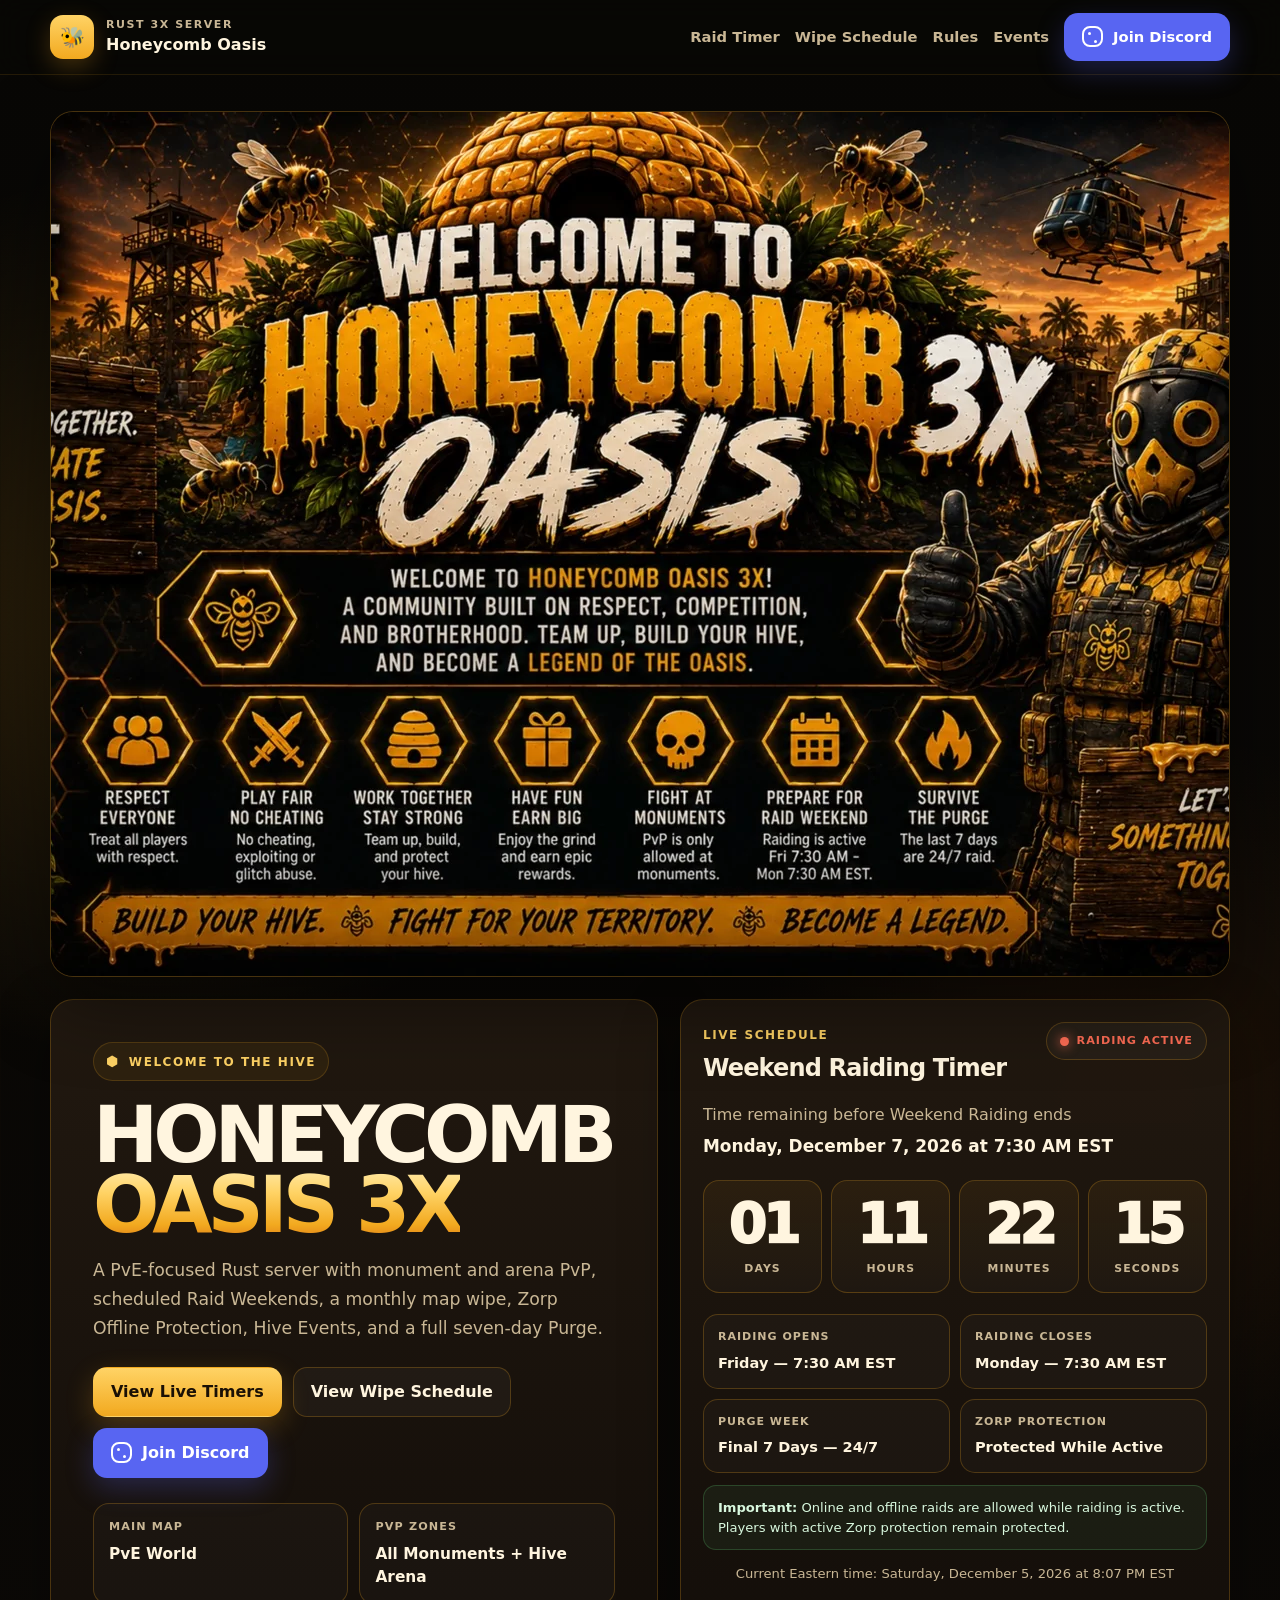
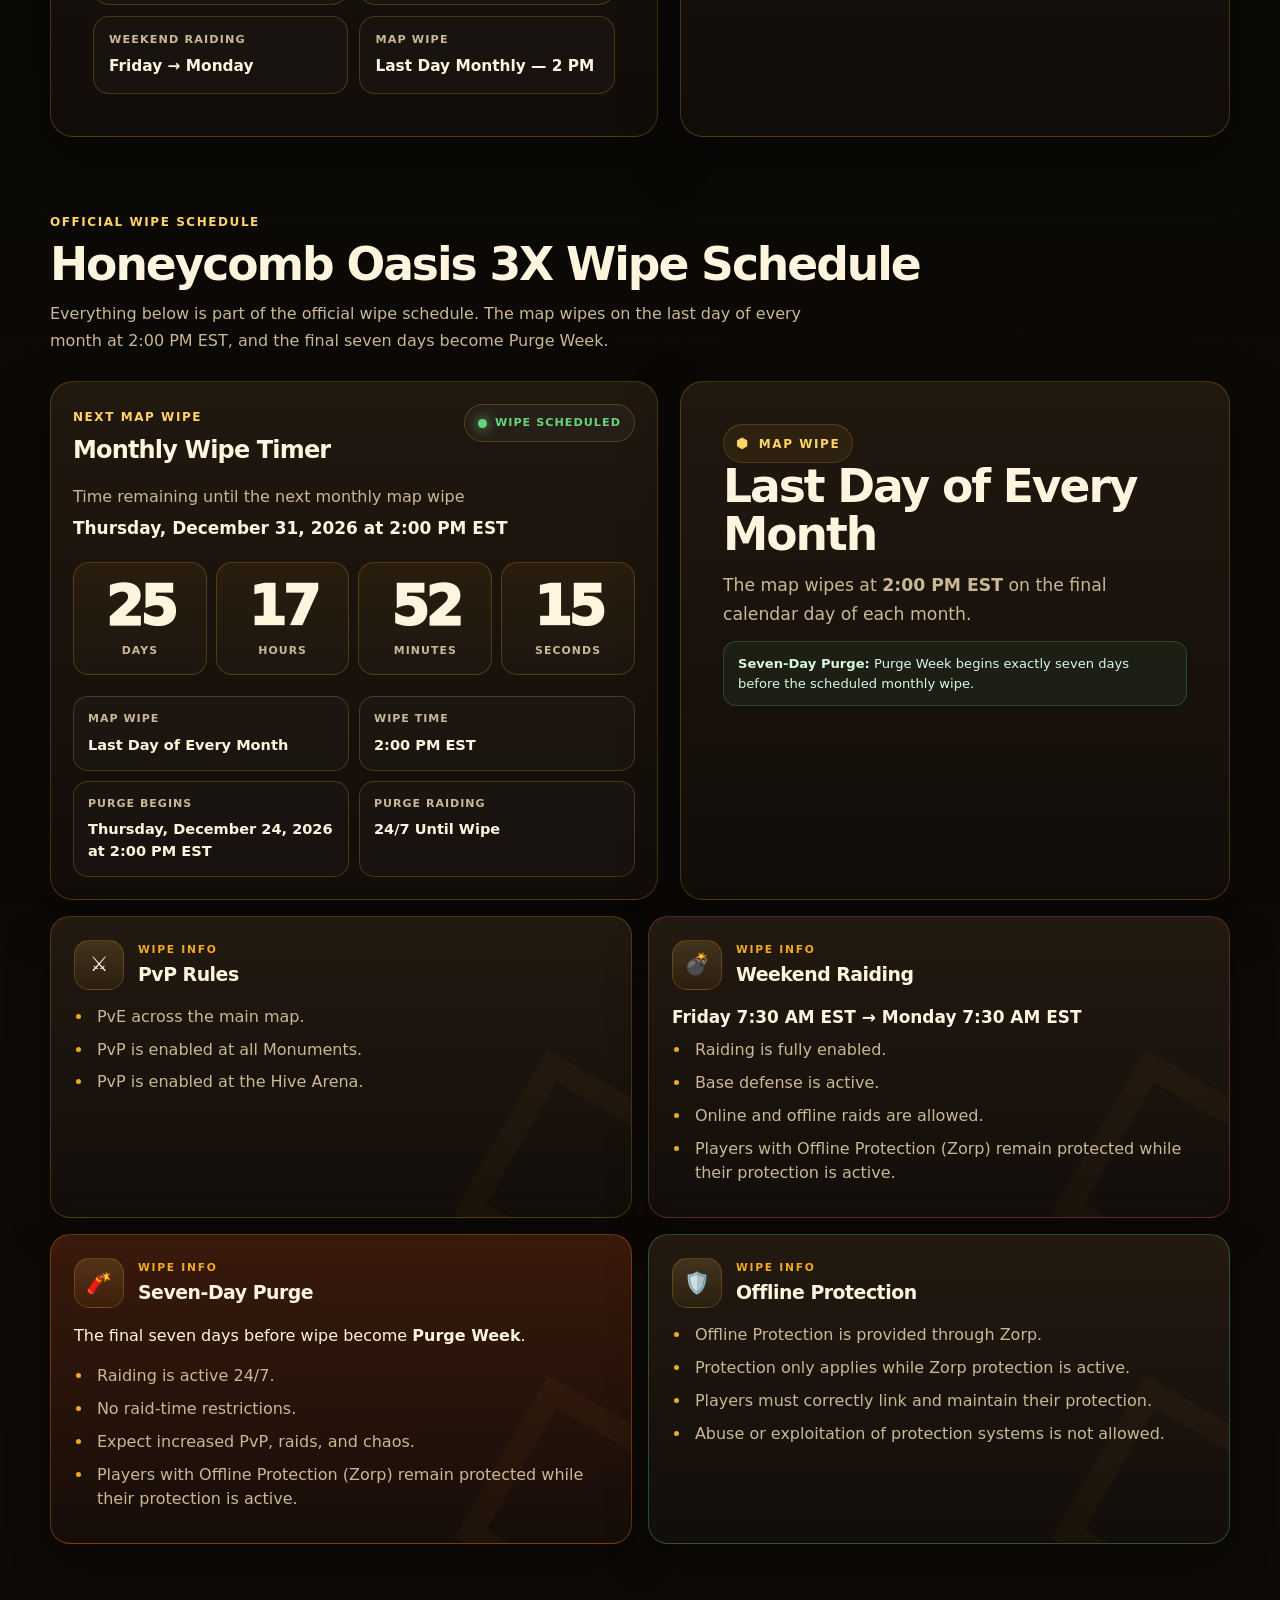
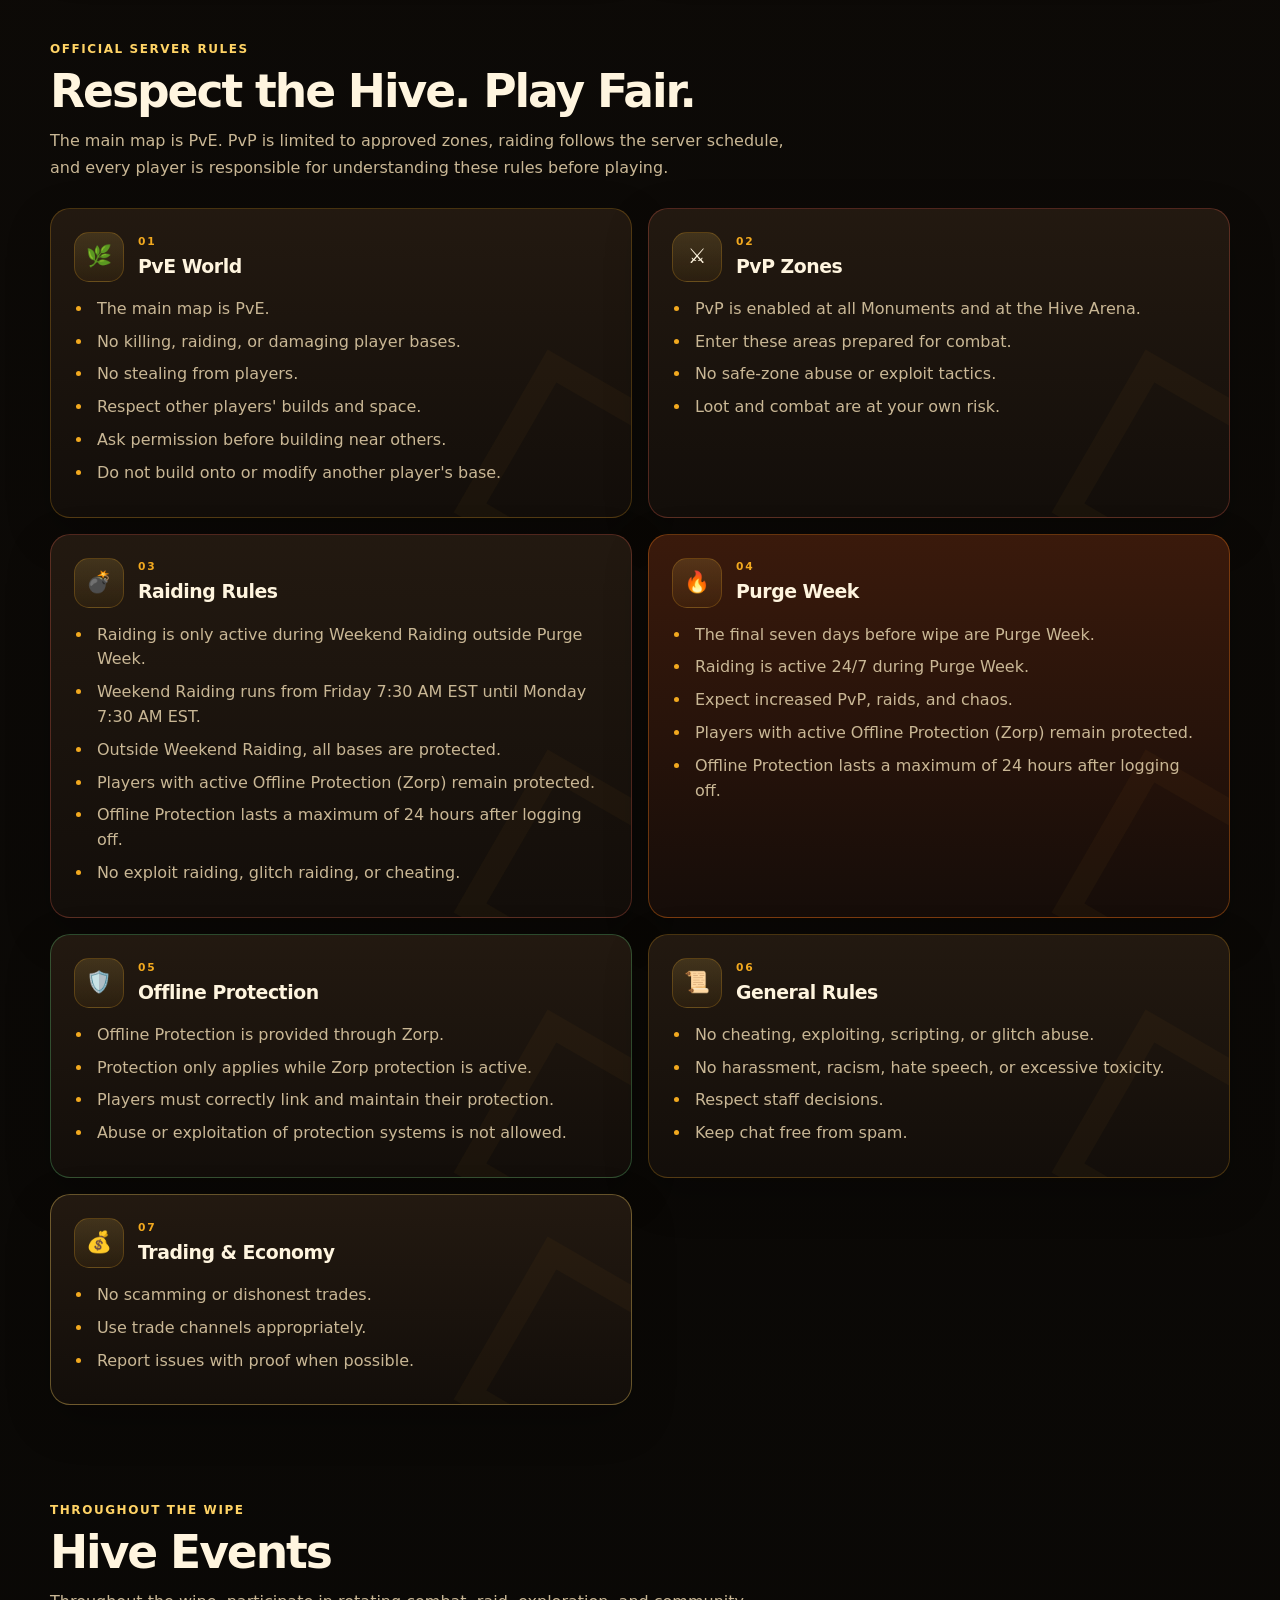
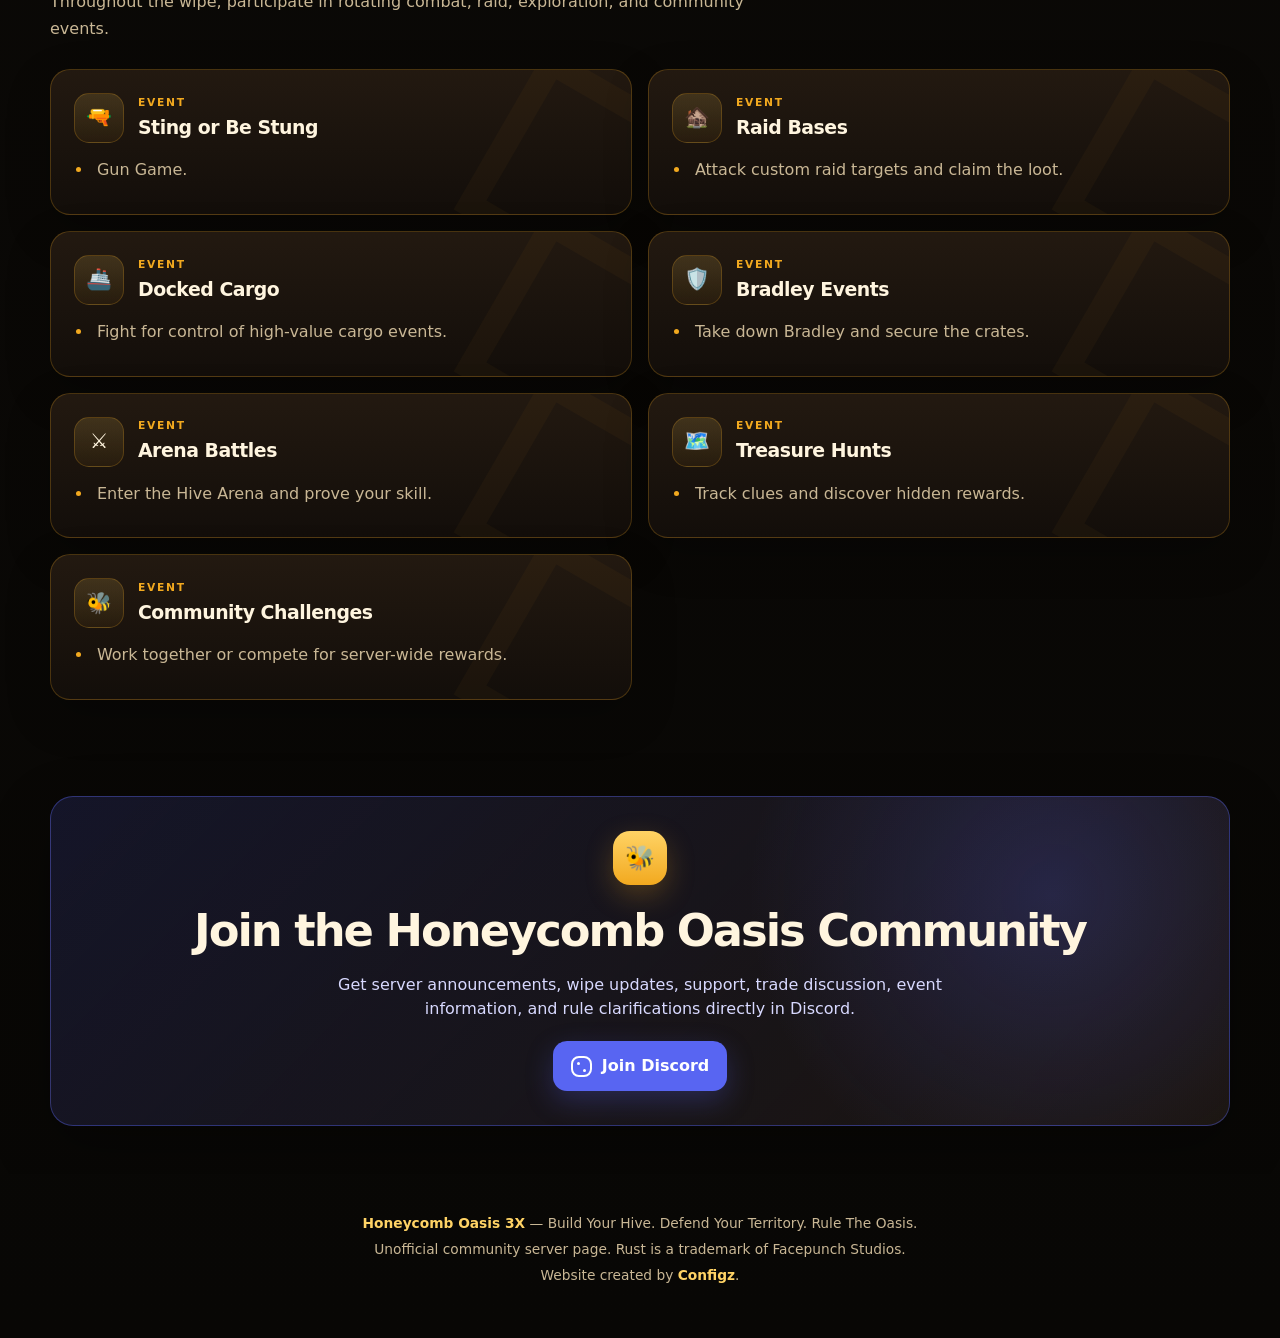
==== commit dd22e2c5: "Put full wipe schedule and Hive Events directly on the website" ====
--- a/index.html
+++ b/index.html
@@ -4,8 +4,8 @@
   <meta charset="utf-8">
   <meta name="viewport" content="width=device-width, initial-scale=1">
   <meta name="theme-color" content="#0b0906">
-  <meta name="description" content="Honeycomb Oasis 3X Rust server rules, live Raid Weekend countdown, PvE and PvP rules, Offline Protection details, Purge Week information, and Discord access.">
-  <title>Honeycomb Oasis 3X | Rules & Raid Weekend Timer</title>
+  <meta name="description" content="Honeycomb Oasis 3X Rust server rules, monthly wipe schedule, live Raid Weekend and wipe countdowns, PvP zones, Purge Week, Hive Events, Offline Protection, and Discord access.">
+  <title>Honeycomb Oasis 3X | Wipe Schedule, Rules & Live Timers</title>
 
   <link rel="icon" href="favicon.ico" sizes="any">
   <link rel="icon" type="image/png" sizes="192x192" href="logo-192.png">
@@ -13,7 +13,7 @@
   <link rel="manifest" href="site.webmanifest">
 
   <meta property="og:title" content="Honeycomb Oasis 3X">
-  <meta property="og:description" content="Official server rules, live Raid Weekend countdown, Purge Week information, and Discord access.">
+  <meta property="og:description" content="Monthly wipe schedule, live timers, official rules, Hive Events, Purge Week information, and Discord access.">
   <meta property="og:type" content="website">
   <meta property="og:image" content="poster.webp">
   <meta name="twitter:card" content="summary_large_image">
@@ -34,15 +34,10 @@
 
       <nav class="nav-links" aria-label="Main navigation">
         <a href="#timer">Raid Timer</a>
+        <a href="#schedule">Wipe Schedule</a>
         <a href="#rules">Rules</a>
-        <a href="#purge">Purge Week</a>
-        <a
-          class="discord-button"
-          href="https://discord.gg/hqzcxeZHY"
-          target="_blank"
-          rel="noopener noreferrer"
-          aria-label="Join the Honeycomb Oasis Discord server"
-        >
+        <a href="#events">Events</a>
+        <a class="discord-button" href="https://discord.gg/hqzcxeZHY" target="_blank" rel="noopener noreferrer" aria-label="Join the Honeycomb Oasis Discord server">
           <span class="discord-icon" aria-hidden="true">◉</span>
           <span>Join Discord</span>
         </a>
@@ -54,54 +49,29 @@
     <section class="hero" aria-labelledby="page-title">
       <div class="container">
         <figure class="poster">
-          <img
-            src="poster.webp"
-            alt="Honeycomb Oasis 3X Rust server poster"
-            width="1536"
-            height="864"
-          >
+          <img src="poster.webp" alt="Honeycomb Oasis 3X Rust server poster" width="1536" height="864">
         </figure>
 
         <div class="hero-grid">
           <article class="panel intro-panel">
             <span class="eyebrow">Welcome to the Hive</span>
             <h1 id="page-title">HONEYCOMB <span class="gold-text">OASIS 3X</span></h1>
-            <p class="lead">
-              A PvE-focused Rust server with controlled PvP zones, scheduled Raid Weekends,
-              Zorp Offline Protection, and a full Purge Week before wipe.
-            </p>
+            <p class="lead">A PvE-focused Rust server with Monument and Hive Arena PvP, scheduled Weekend Raiding, a monthly map wipe, Zorp Offline Protection, Hive Events, and a full seven-day Purge.</p>
 
             <div class="actions">
-              <a class="primary-button" href="#timer">View Raid Timer</a>
-              <a class="secondary-button" href="#rules">Read All Rules</a>
-              <a
-                class="discord-button"
-                href="https://discord.gg/hqzcxeZHY"
-                target="_blank"
-                rel="noopener noreferrer"
-              >
+              <a class="primary-button" href="#timer">View Live Timers</a>
+              <a class="secondary-button" href="#schedule">View Wipe Schedule</a>
+              <a class="discord-button" href="https://discord.gg/hqzcxeZHY" target="_blank" rel="noopener noreferrer">
                 <span class="discord-icon" aria-hidden="true">◉</span>
                 <span>Join Discord</span>
               </a>
             </div>
 
             <div class="quick-stats" aria-label="Server highlights">
-              <div class="stat">
-                <span>Main Map</span>
-                <strong>PvE World</strong>
-              </div>
-              <div class="stat">
-                <span>PvP Zones</span>
-                <strong>Monuments + Hive Arena</strong>
-              </div>
-              <div class="stat">
-                <span>Raid Weekend</span>
-                <strong>Friday → Monday</strong>
-              </div>
-              <div class="stat">
-                <span>Offline Protection</span>
-                <strong>Zorp — Up to 24 Hours</strong>
-              </div>
+              <div class="stat"><span>Main Map</span><strong>PvE World</strong></div>
+              <div class="stat"><span>PvP Zones</span><strong>All Monuments + Hive Arena</strong></div>
+              <div class="stat"><span>Weekend Raiding</span><strong>Friday → Monday</strong></div>
+              <div class="stat"><span>Map Wipe</span><strong>Last Day Monthly — 2 PM</strong></div>
             </div>
           </article>
 
@@ -109,84 +79,133 @@
             <div class="timer-header">
               <div>
                 <span class="panel-kicker">Live Schedule</span>
-                <h2 id="timer-title">Raid Weekend Timer</h2>
+                <h2 id="timer-title">Weekend Raiding Timer</h2>
               </div>
               <div id="status" class="status closed" role="status" aria-live="polite">Checking</div>
             </div>
 
-            <p id="timer-copy" class="timer-copy">Calculating the next Raid Weekend...</p>
-            <p id="target" class="target">Friday at 7:30 AM Eastern Time</p>
-
-            <div class="countdown" aria-label="Countdown to Raid Weekend schedule change">
-              <div class="time-unit">
-                <span id="days" class="time-number">00</span>
-                <span class="time-label">Days</span>
+            <p id="timer-copy" class="timer-copy">Calculating the next Weekend Raiding period...</p>
+            <p id="target" class="target">Friday at 7:30 AM EST</p>
+
+            <div class="countdown" aria-label="Countdown to the next raiding schedule change">
+              <div class="time-unit"><span id="days" class="time-number">00</span><span class="time-label">Days</span></div>
+              <div class="time-unit"><span id="hours" class="time-number">00</span><span class="time-label">Hours</span></div>
+              <div class="time-unit"><span id="minutes" class="time-number">00</span><span class="time-label">Minutes</span></div>
+              <div class="time-unit"><span id="seconds" class="time-number">00</span><span class="time-label">Seconds</span></div>
+            </div>
+
+            <div class="schedule-grid">
+              <div class="schedule-card"><span>Raiding Opens</span><strong>Friday — 7:30 AM EST</strong></div>
+              <div class="schedule-card"><span>Raiding Closes</span><strong>Monday — 7:30 AM EST</strong></div>
+              <div class="schedule-card"><span>Purge Week</span><strong>Final 7 Days — 24/7</strong></div>
+              <div class="schedule-card"><span>Zorp Protection</span><strong>Protected While Active</strong></div>
+            </div>
+
+            <div class="timer-note"><strong>Important:</strong> Online and offline raids are allowed while raiding is active. Players with active Zorp protection remain protected.</div>
+            <p id="current-time" class="current-time">Current Eastern time: loading...</p>
+
+            <noscript>JavaScript is required for the live countdown. Weekend Raiding runs Friday at 7:30 AM EST through Monday at 7:30 AM EST.</noscript>
+          </aside>
+        </div>
+      </div>
+    </section>
+
+    <section class="section" id="schedule" aria-labelledby="schedule-title">
+      <div class="container">
+        <span class="section-label">Official Wipe Schedule</span>
+        <h2 class="section-heading" id="schedule-title">Honeycomb Oasis 3X Wipe Schedule</h2>
+        <p class="section-copy">Everything below is part of the official wipe schedule. The map wipes on the last day of every month at 2:00 PM EST, and the final seven days become Purge Week.</p>
+
+        <div class="hero-grid">
+          <article class="panel timer-panel" aria-labelledby="wipe-title">
+            <div class="timer-header">
+              <div>
+                <span class="panel-kicker">Next Map Wipe</span>
+                <h2 id="wipe-title">Monthly Wipe Timer</h2>
               </div>
-              <div class="time-unit">
-                <span id="hours" class="time-number">00</span>
-                <span class="time-label">Hours</span>
-              </div>
-              <div class="time-unit">
-                <span id="minutes" class="time-number">00</span>
-                <span class="time-label">Minutes</span>
-              </div>
-              <div class="time-unit">
-                <span id="seconds" class="time-number">00</span>
-                <span class="time-label">Seconds</span>
-              </div>
+              <div id="wipe-status" class="status closed" role="status" aria-live="polite">Checking</div>
+            </div>
+
+            <p id="wipe-copy" class="timer-copy">Calculating the next map wipe...</p>
+            <p id="wipe-target" class="target">Last day of the month at 2:00 PM EST</p>
+
+            <div class="countdown" aria-label="Countdown to the next map wipe">
+              <div class="time-unit"><span id="wipe-days" class="time-number">00</span><span class="time-label">Days</span></div>
+              <div class="time-unit"><span id="wipe-hours" class="time-number">00</span><span class="time-label">Hours</span></div>
+              <div class="time-unit"><span id="wipe-minutes" class="time-number">00</span><span class="time-label">Minutes</span></div>
+              <div class="time-unit"><span id="wipe-seconds" class="time-number">00</span><span class="time-label">Seconds</span></div>
             </div>
 
             <div class="schedule-grid">
-              <div class="schedule-card">
-                <span>Raiding Opens</span>
-                <strong>Friday — 7:30 AM EST</strong>
-              </div>
-              <div class="schedule-card">
-                <span>Raiding Closes</span>
-                <strong>Monday — 7:30 AM EST</strong>
-              </div>
-              <div class="schedule-card">
-                <span>Purge Week</span>
-                <strong>Final 7 Days — 24/7</strong>
-              </div>
-              <div class="schedule-card">
-                <span>Zorp Protection</span>
-                <strong>Maximum 24 Hours</strong>
-              </div>
-            </div>
-
-            <div class="timer-note">
-              <strong>Important:</strong> Players with active Zorp Offline Protection remain protected during Raid Weekend and Purge Week.
-            </div>
-
-            <p id="current-time" class="current-time">Current Eastern time: loading...</p>
-
-            <noscript>
-              JavaScript is required for the live countdown. Raid Weekend runs Friday at 7:30 AM EST through Monday at 7:30 AM EST.
-            </noscript>
-          </aside>
+              <div class="schedule-card"><span>Map Wipe</span><strong>Last Day of Every Month</strong></div>
+              <div class="schedule-card"><span>Wipe Time</span><strong>2:00 PM EST</strong></div>
+              <div class="schedule-card"><span>Purge Begins</span><strong id="purge-target">Seven Days Before Wipe</strong></div>
+              <div class="schedule-card"><span>Purge Raiding</span><strong>24/7 Until Wipe</strong></div>
+            </div>
+          </article>
+
+          <article class="panel intro-panel">
+            <span class="eyebrow">Map Wipe</span>
+            <h2 class="section-heading">Last Day of Every Month</h2>
+            <p class="lead">The map wipes at <strong>2:00 PM EST</strong> on the final calendar day of each month.</p>
+            <div class="timer-note"><strong>Seven-Day Purge:</strong> Purge Week begins exactly seven days before the scheduled monthly wipe.</div>
+          </article>
+        </div>
+
+        <div class="rule-grid" style="margin-top: 16px;">
+          <article class="rule-card">
+            <div class="rule-heading"><span class="rule-icon" aria-hidden="true">⚔️</span><div><span class="rule-number">WIPE INFO</span><h3>PvP Rules</h3></div></div>
+            <ul>
+              <li>PvE across the main map.</li>
+              <li>PvP is enabled at all Monuments.</li>
+              <li>PvP is enabled at the Hive Arena.</li>
+            </ul>
+          </article>
+
+          <article class="rule-card danger-card">
+            <div class="rule-heading"><span class="rule-icon" aria-hidden="true">💣</span><div><span class="rule-number">WIPE INFO</span><h3>Weekend Raiding</h3></div></div>
+            <p class="target">Friday 7:30 AM EST → Monday 7:30 AM EST</p>
+            <ul>
+              <li>Raiding is fully enabled.</li>
+              <li>Base defense is active.</li>
+              <li>Online and offline raids are allowed.</li>
+              <li>Players with Offline Protection (Zorp) remain protected while their protection is active.</li>
+            </ul>
+          </article>
+
+          <article class="rule-card purge-card" id="purge">
+            <div class="rule-heading"><span class="rule-icon" aria-hidden="true">🧨</span><div><span class="rule-number">WIPE INFO</span><h3>Seven-Day Purge</h3></div></div>
+            <p>The final seven days before wipe become <strong>Purge Week</strong>.</p>
+            <ul>
+              <li>Raiding is active 24/7.</li>
+              <li>No raid-time restrictions.</li>
+              <li>Expect increased PvP, raids, and chaos.</li>
+              <li>Players with Offline Protection (Zorp) remain protected while their protection is active.</li>
+            </ul>
+          </article>
+
+          <article class="rule-card protection-card">
+            <div class="rule-heading"><span class="rule-icon" aria-hidden="true">🛡️</span><div><span class="rule-number">WIPE INFO</span><h3>Offline Protection</h3></div></div>
+            <ul>
+              <li>Offline Protection is provided through Zorp.</li>
+              <li>Players must correctly link and maintain their protection.</li>
+              <li>Protection only applies while Zorp protection is active.</li>
+              <li>Abuse or exploitation of protection systems is not allowed.</li>
+            </ul>
+          </article>
         </div>
       </div>
     </section>
 
     <section class="section rule-section" id="rules" aria-labelledby="rules-title">
       <div class="container">
-        <span class="section-label">Official Rules</span>
+        <span class="section-label">Official Server Rules</span>
         <h2 class="section-heading" id="rules-title">Respect the Hive. Play Fair.</h2>
-        <p class="section-copy">
-          The main map is PvE. PvP is limited to approved zones, raiding follows the server schedule,
-          and every player is responsible for understanding these rules before playing.
-        </p>
+        <p class="section-copy">The main map is PvE. PvP is limited to approved zones, raiding follows the server schedule, and every player is responsible for understanding these rules before playing.</p>
 
         <div class="rule-grid">
           <article class="rule-card">
-            <div class="rule-heading">
-              <span class="rule-icon" aria-hidden="true">🌿</span>
-              <div>
-                <span class="rule-number">01</span>
-                <h3>PvE World</h3>
-              </div>
-            </div>
+            <div class="rule-heading"><span class="rule-icon" aria-hidden="true">🌿</span><div><span class="rule-number">01</span><h3>PvE World</h3></div></div>
             <ul>
               <li>The main map is PvE.</li>
               <li>No killing, raiding, or damaging player bases.</li>
@@ -198,15 +217,9 @@
           </article>
 
           <article class="rule-card danger-card">
-            <div class="rule-heading">
-              <span class="rule-icon" aria-hidden="true">⚔️</span>
-              <div>
-                <span class="rule-number">02</span>
-                <h3>PvP Zones</h3>
-              </div>
-            </div>
-            <ul>
-              <li>PvP is only allowed at Monuments and the Hive Arena.</li>
+            <div class="rule-heading"><span class="rule-icon" aria-hidden="true">⚔️</span><div><span class="rule-number">02</span><h3>PvP Zones</h3></div></div>
+            <ul>
+              <li>PvP is enabled at all Monuments and at the Hive Arena.</li>
               <li>Enter these areas prepared for combat.</li>
               <li>No safe-zone abuse or exploit tactics.</li>
               <li>Loot and combat are at your own risk.</li>
@@ -214,64 +227,40 @@
           </article>
 
           <article class="rule-card danger-card">
-            <div class="rule-heading">
-              <span class="rule-icon" aria-hidden="true">💣</span>
-              <div>
-                <span class="rule-number">03</span>
-                <h3>Raiding Rules</h3>
-              </div>
-            </div>
-            <ul>
-              <li>Raiding is only active during Raid Weekend.</li>
-              <li>Raid Weekend runs from Friday 7:30 AM EST until Monday 7:30 AM EST.</li>
-              <li>Outside of Raid Weekend, all bases are protected.</li>
+            <div class="rule-heading"><span class="rule-icon" aria-hidden="true">💣</span><div><span class="rule-number">03</span><h3>Raiding Rules</h3></div></div>
+            <ul>
+              <li>Raiding is only active during Weekend Raiding outside Purge Week.</li>
+              <li>Weekend Raiding runs from Friday 7:30 AM EST until Monday 7:30 AM EST.</li>
+              <li>Outside Weekend Raiding, all bases are protected.</li>
               <li>Players with active Offline Protection (Zorp) remain protected.</li>
               <li>Offline Protection lasts a maximum of 24 hours after logging off.</li>
               <li>No exploit raiding, glitch raiding, or cheating.</li>
             </ul>
           </article>
 
-          <article class="rule-card purge-card" id="purge">
-            <div class="rule-heading">
-              <span class="rule-icon" aria-hidden="true">🔥</span>
-              <div>
-                <span class="rule-number">04</span>
-                <h3>Purge Week</h3>
-              </div>
-            </div>
-            <ul>
-              <li>The final 7 days before wipe are Purge Week.</li>
+          <article class="rule-card purge-card">
+            <div class="rule-heading"><span class="rule-icon" aria-hidden="true">🔥</span><div><span class="rule-number">04</span><h3>Purge Week</h3></div></div>
+            <ul>
+              <li>The final seven days before wipe are Purge Week.</li>
               <li>Raiding is active 24/7 during Purge Week.</li>
-              <li>Expect increased PvP, raids, and competition.</li>
+              <li>Expect increased PvP, raids, and chaos.</li>
               <li>Players with active Offline Protection (Zorp) remain protected.</li>
               <li>Offline Protection lasts a maximum of 24 hours after logging off.</li>
             </ul>
           </article>
 
           <article class="rule-card protection-card">
-            <div class="rule-heading">
-              <span class="rule-icon" aria-hidden="true">🛡️</span>
-              <div>
-                <span class="rule-number">05</span>
-                <h3>Offline Protection</h3>
-              </div>
-            </div>
+            <div class="rule-heading"><span class="rule-icon" aria-hidden="true">🛡️</span><div><span class="rule-number">05</span><h3>Offline Protection</h3></div></div>
             <ul>
               <li>Offline Protection is provided through Zorp.</li>
-              <li>Protection only remains active for up to 24 hours after logging off.</li>
-              <li>Players must properly link and maintain their protection.</li>
-              <li>Abuse of Offline Protection systems is not allowed.</li>
+              <li>Protection only applies while Zorp protection is active.</li>
+              <li>Players must correctly link and maintain their protection.</li>
+              <li>Abuse or exploitation of protection systems is not allowed.</li>
             </ul>
           </article>
 
           <article class="rule-card">
-            <div class="rule-heading">
-              <span class="rule-icon" aria-hidden="true">📜</span>
-              <div>
-                <span class="rule-number">06</span>
-                <h3>General Rules</h3>
-              </div>
-            </div>
+            <div class="rule-heading"><span class="rule-icon" aria-hidden="true">📜</span><div><span class="rule-number">06</span><h3>General Rules</h3></div></div>
             <ul>
               <li>No cheating, exploiting, scripting, or glitch abuse.</li>
               <li>No harassment, racism, hate speech, or excessive toxicity.</li>
@@ -281,13 +270,7 @@
           </article>
 
           <article class="rule-card economy-card">
-            <div class="rule-heading">
-              <span class="rule-icon" aria-hidden="true">💰</span>
-              <div>
-                <span class="rule-number">07</span>
-                <h3>Trading &amp; Economy</h3>
-              </div>
-            </div>
+            <div class="rule-heading"><span class="rule-icon" aria-hidden="true">💰</span><div><span class="rule-number">07</span><h3>Trading &amp; Economy</h3></div></div>
             <ul>
               <li>No scamming or dishonest trades.</li>
               <li>Use trade channels appropriately.</li>
@@ -298,49 +281,20 @@
       </div>
     </section>
 
-    <section class="section" id="raid-info" aria-labelledby="raid-title">
-      <div class="container">
-        <div class="raid-overview">
-          <div>
-            <span class="section-label">Know the Schedule</span>
-            <h2 class="section-heading" id="raid-title">Raid Weekend &amp; Purge Week</h2>
-            <p class="section-copy">
-              Normal raiding is active only from Friday at 7:30 AM EST until Monday at 7:30 AM EST.
-              During the final seven days before wipe, Purge Week overrides the normal schedule and raiding stays active 24/7.
-            </p>
-          </div>
-
-          <div class="raid-timeline" aria-label="Raid schedule summary">
-            <div class="timeline-row">
-              <span class="timeline-dot protected"></span>
-              <div>
-                <strong>Monday 7:30 AM → Friday 7:30 AM</strong>
-                <p>Raiding closed. Player bases are protected.</p>
-              </div>
-            </div>
-            <div class="timeline-row">
-              <span class="timeline-dot raid"></span>
-              <div>
-                <strong>Friday 7:30 AM → Monday 7:30 AM</strong>
-                <p>Raid Weekend active. Zorp protection still applies.</p>
-              </div>
-            </div>
-            <div class="timeline-row">
-              <span class="timeline-dot purge"></span>
-              <div>
-                <strong>Final 7 Days Before Wipe</strong>
-                <p>Purge Week active with 24/7 raiding. Zorp protection still applies.</p>
-              </div>
-            </div>
-          </div>
-        </div>
-
-        <div class="raid-banner">
-          <div>
-            <h3>Build your Hive. Fight for your territory. Prepare for Raid Weekend. Survive the Purge.</h3>
-            <p>Rules apply to everyone. Report rule-breaking with clear proof whenever possible.</p>
-          </div>
-          <a class="primary-button" href="#timer">Check the Timer</a>
+    <section class="section" id="events" aria-labelledby="events-title">
+      <div class="container">
+        <span class="section-label">Throughout the Wipe</span>
+        <h2 class="section-heading" id="events-title">Hive Events</h2>
+        <p class="section-copy">Throughout the wipe, participate in rotating combat, raid, exploration, and community events.</p>
+
+        <div class="rule-grid">
+          <article class="rule-card"><div class="rule-heading"><span class="rule-icon" aria-hidden="true">🔫</span><div><span class="rule-number">EVENT</span><h3>Sting or Be Stung</h3></div></div><ul><li>Gun Game.</li></ul></article>
+          <article class="rule-card"><div class="rule-heading"><span class="rule-icon" aria-hidden="true">🏚️</span><div><span class="rule-number">EVENT</span><h3>Raid Bases</h3></div></div><ul><li>Attack custom raid targets and claim the loot.</li></ul></article>
+          <article class="rule-card"><div class="rule-heading"><span class="rule-icon" aria-hidden="true">🚢</span><div><span class="rule-number">EVENT</span><h3>Docked Cargo</h3></div></div><ul><li>Fight for control of high-value cargo events.</li></ul></article>
+          <article class="rule-card"><div class="rule-heading"><span class="rule-icon" aria-hidden="true">🛡️</span><div><span class="rule-number">EVENT</span><h3>Bradley Events</h3></div></div><ul><li>Take down Bradley and secure the crates.</li></ul></article>
+          <article class="rule-card"><div class="rule-heading"><span class="rule-icon" aria-hidden="true">⚔️</span><div><span class="rule-number">EVENT</span><h3>Arena Battles</h3></div></div><ul><li>Enter the Hive Arena and prove your skill.</li></ul></article>
+          <article class="rule-card"><div class="rule-heading"><span class="rule-icon" aria-hidden="true">🗺️</span><div><span class="rule-number">EVENT</span><h3>Treasure Hunts</h3></div></div><ul><li>Track clues and discover hidden rewards.</li></ul></article>
+          <article class="rule-card"><div class="rule-heading"><span class="rule-icon" aria-hidden="true">🐝</span><div><span class="rule-number">EVENT</span><h3>Community Challenges</h3></div></div><ul><li>Work together or compete for server-wide rewards.</li></ul></article>
         </div>
       </div>
     </section>
@@ -350,15 +304,8 @@
         <div class="community">
           <span class="community-mark" aria-hidden="true">🐝</span>
           <h2 id="community-title">Join the Honeycomb Oasis Community</h2>
-          <p>
-            Get server announcements, wipe updates, support, trade discussion, and rule clarifications directly in Discord.
-          </p>
-          <a
-            class="discord-button"
-            href="https://discord.gg/hqzcxeZHY"
-            target="_blank"
-            rel="noopener noreferrer"
-          >
+          <p>Get server announcements, wipe updates, support, trade discussion, event information, and rule clarifications directly in Discord.</p>
+          <a class="discord-button" href="https://discord.gg/hqzcxeZHY" target="_blank" rel="noopener noreferrer">
             <span class="discord-icon" aria-hidden="true">◉</span>
             <span>Join Discord</span>
           </a>
@@ -369,7 +316,7 @@
 
   <footer class="footer">
     <div class="container">
-      <p><strong>Honeycomb Oasis 3X</strong> — Respect the Hive and play fair.</p>
+      <p><strong>Honeycomb Oasis 3X</strong> — Build Your Hive. Defend Your Territory. Rule The Oasis.</p>
       <p>Unofficial community server page. Rust is a trademark of Facepunch Studios.</p>
       <p>Website created by <strong>Configz</strong>.</p>
     </div>
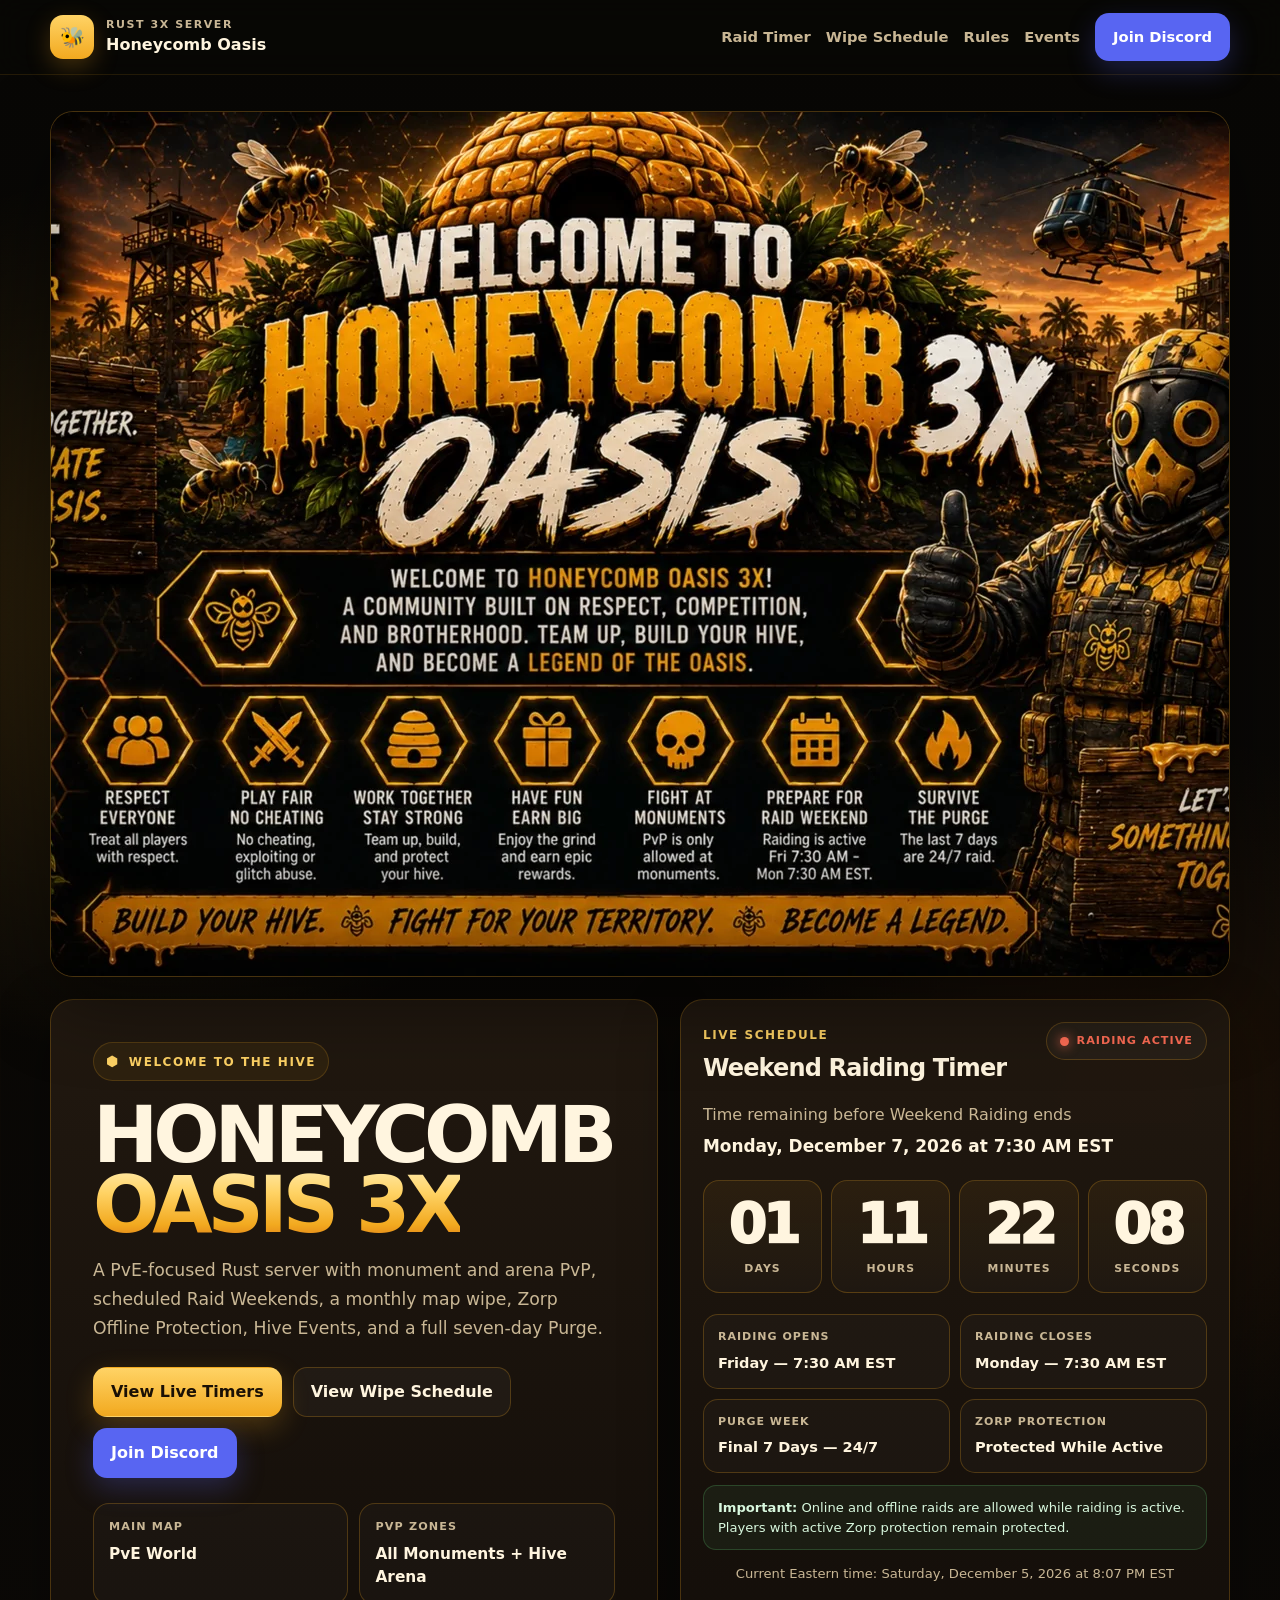
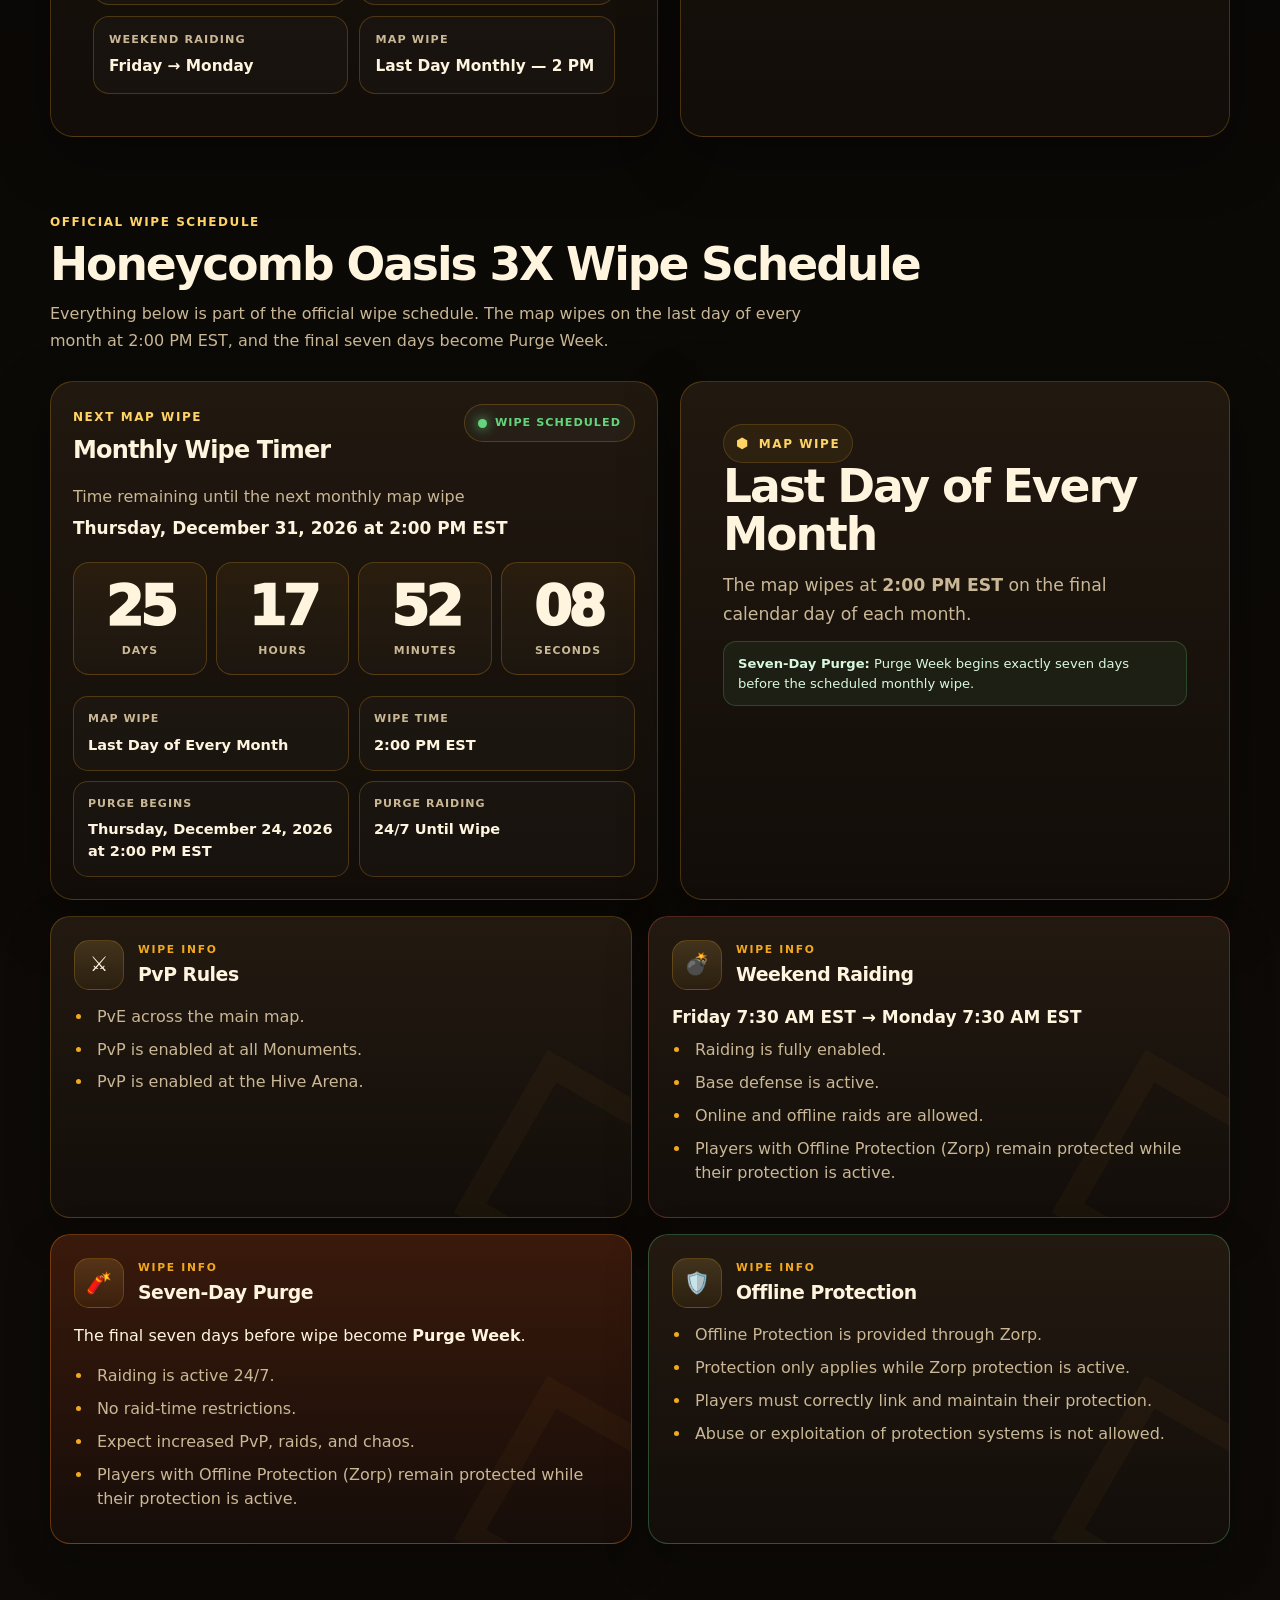
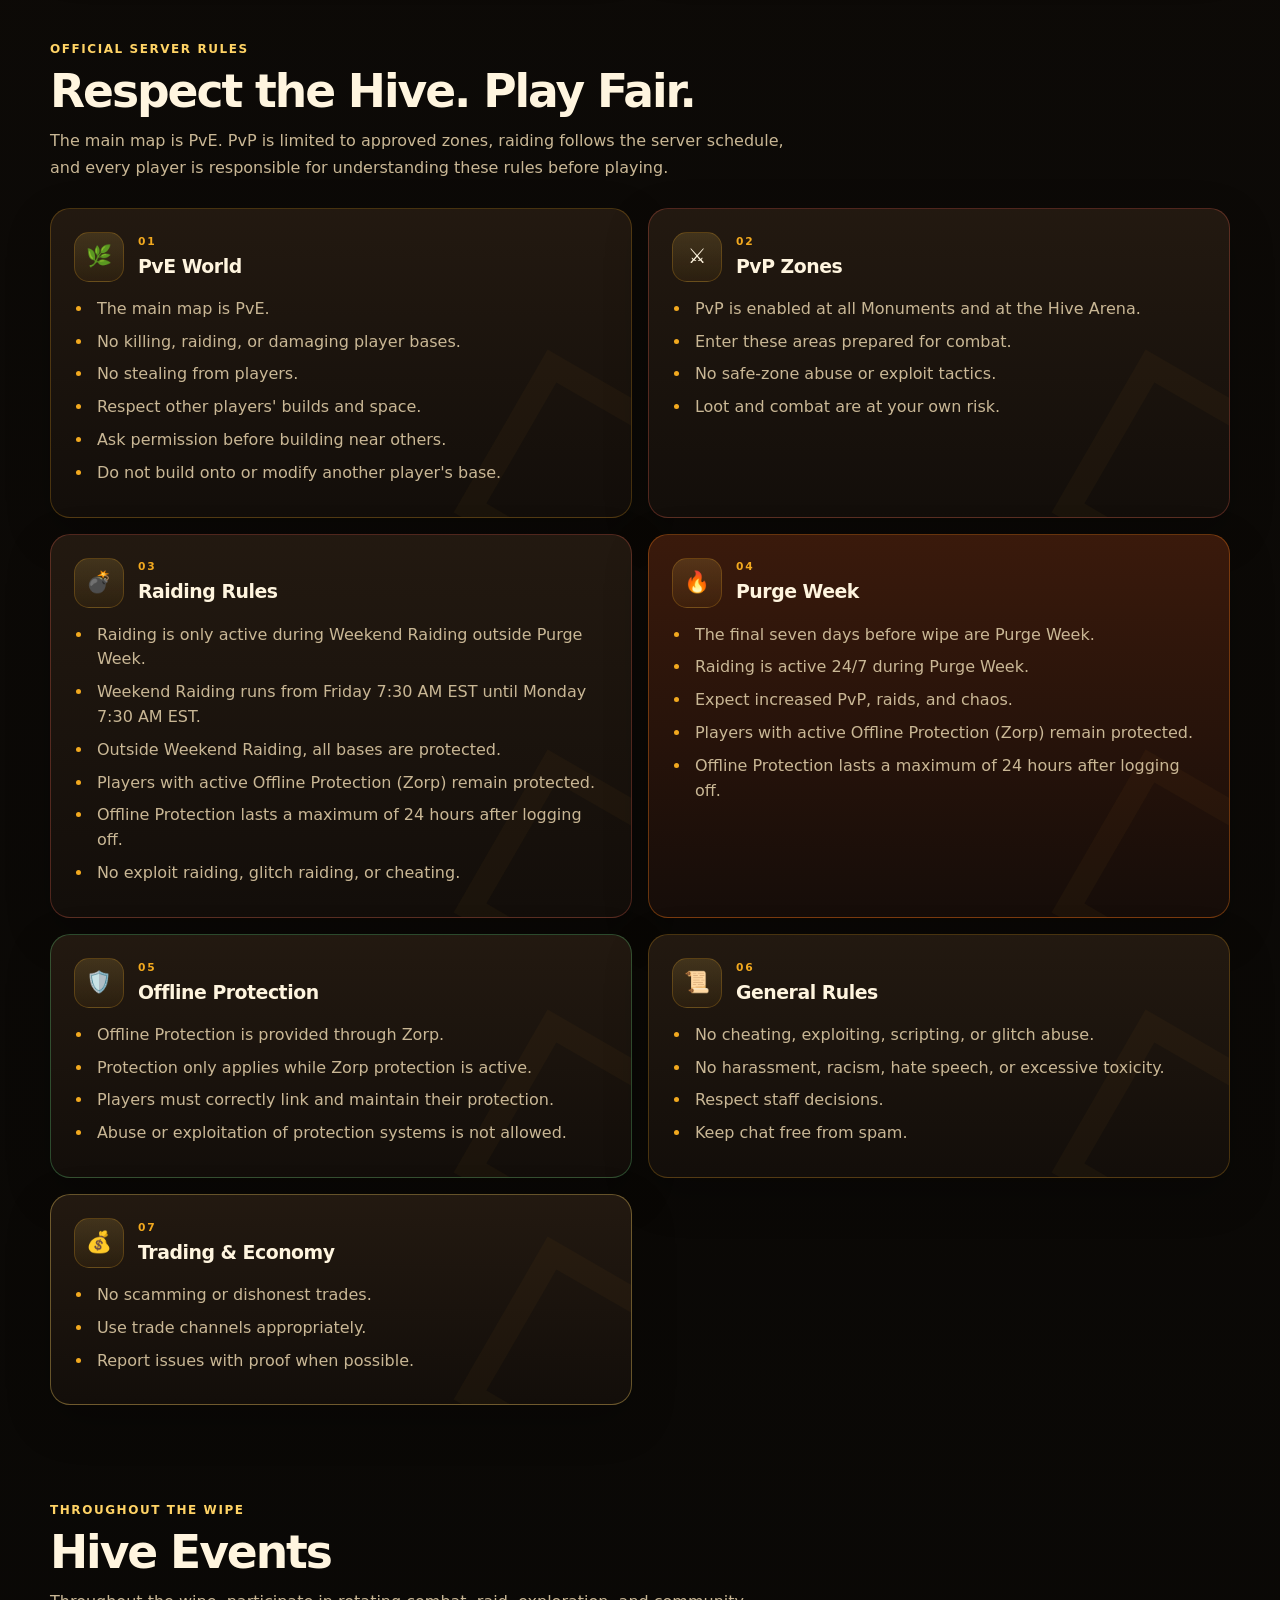
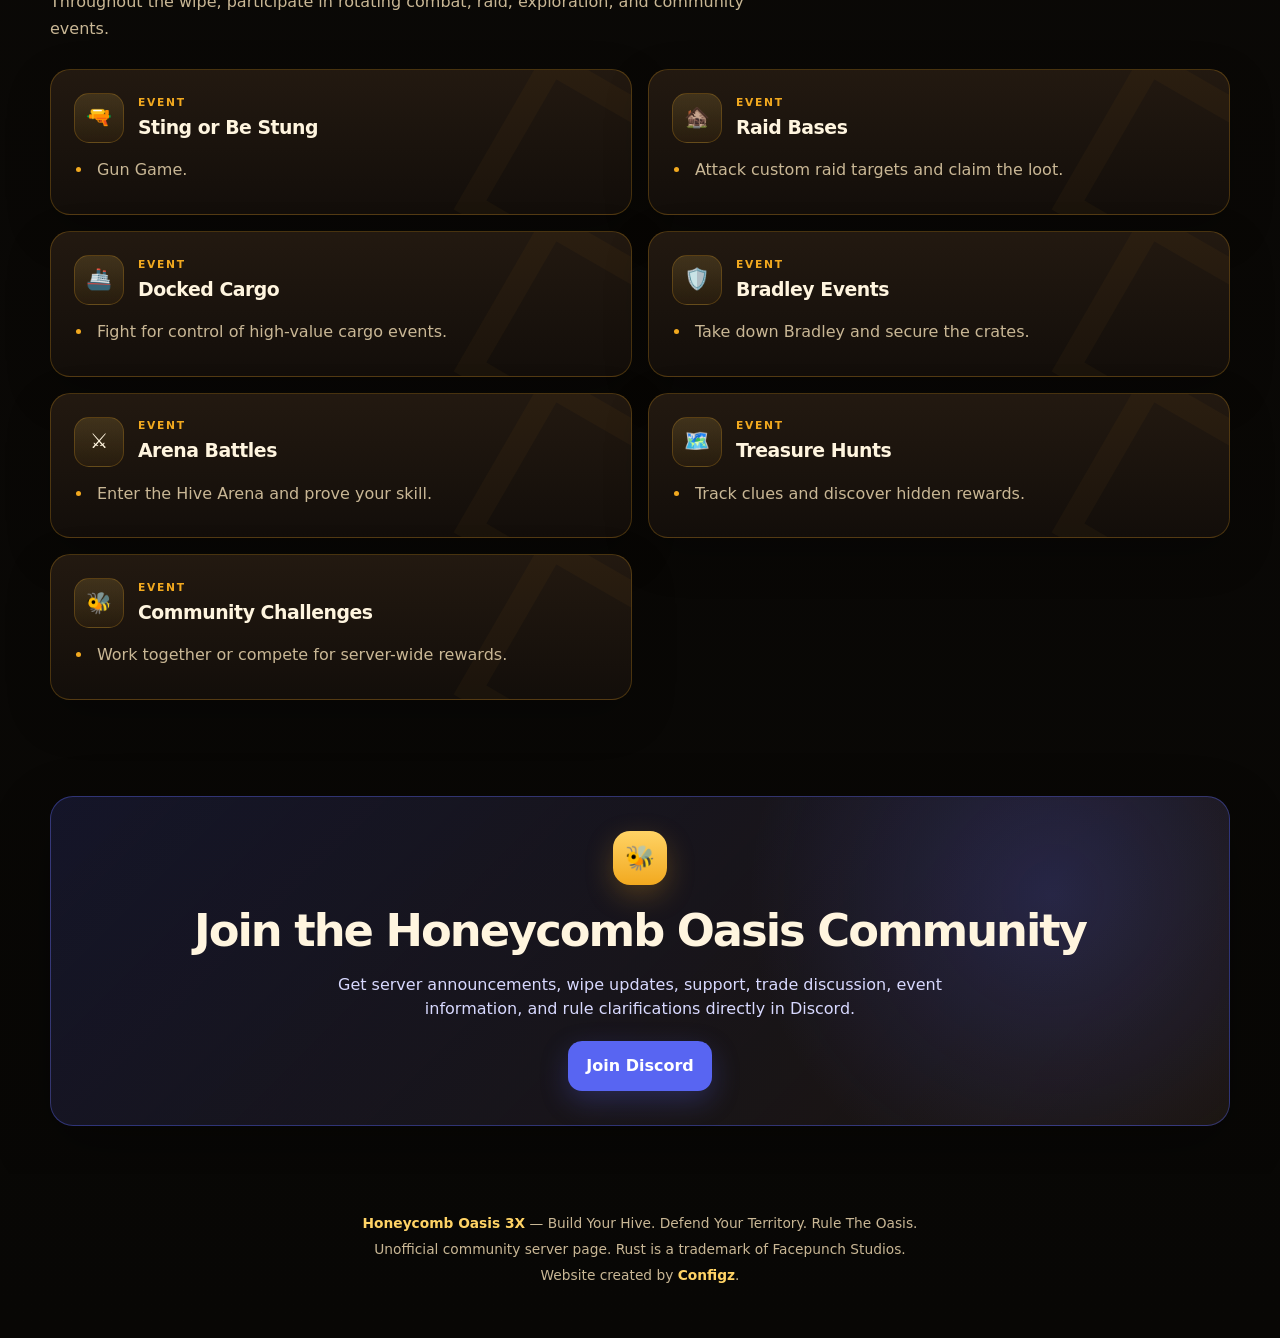
==== commit fe66e05e: "Remove Discord icons from all buttons" ====
--- a/index.html
+++ b/index.html
@@ -38,7 +38,6 @@
         <a href="#rules">Rules</a>
         <a href="#events">Events</a>
         <a class="discord-button" href="https://discord.gg/hqzcxeZHY" target="_blank" rel="noopener noreferrer" aria-label="Join the Honeycomb Oasis Discord server">
-          <span class="discord-icon" aria-hidden="true">◉</span>
           <span>Join Discord</span>
         </a>
       </nav>
@@ -62,7 +61,6 @@
               <a class="primary-button" href="#timer">View Live Timers</a>
               <a class="secondary-button" href="#schedule">View Wipe Schedule</a>
               <a class="discord-button" href="https://discord.gg/hqzcxeZHY" target="_blank" rel="noopener noreferrer">
-                <span class="discord-icon" aria-hidden="true">◉</span>
                 <span>Join Discord</span>
               </a>
             </div>
@@ -306,7 +304,6 @@
           <h2 id="community-title">Join the Honeycomb Oasis Community</h2>
           <p>Get server announcements, wipe updates, support, trade discussion, event information, and rule clarifications directly in Discord.</p>
           <a class="discord-button" href="https://discord.gg/hqzcxeZHY" target="_blank" rel="noopener noreferrer">
-            <span class="discord-icon" aria-hidden="true">◉</span>
             <span>Join Discord</span>
           </a>
         </div>
